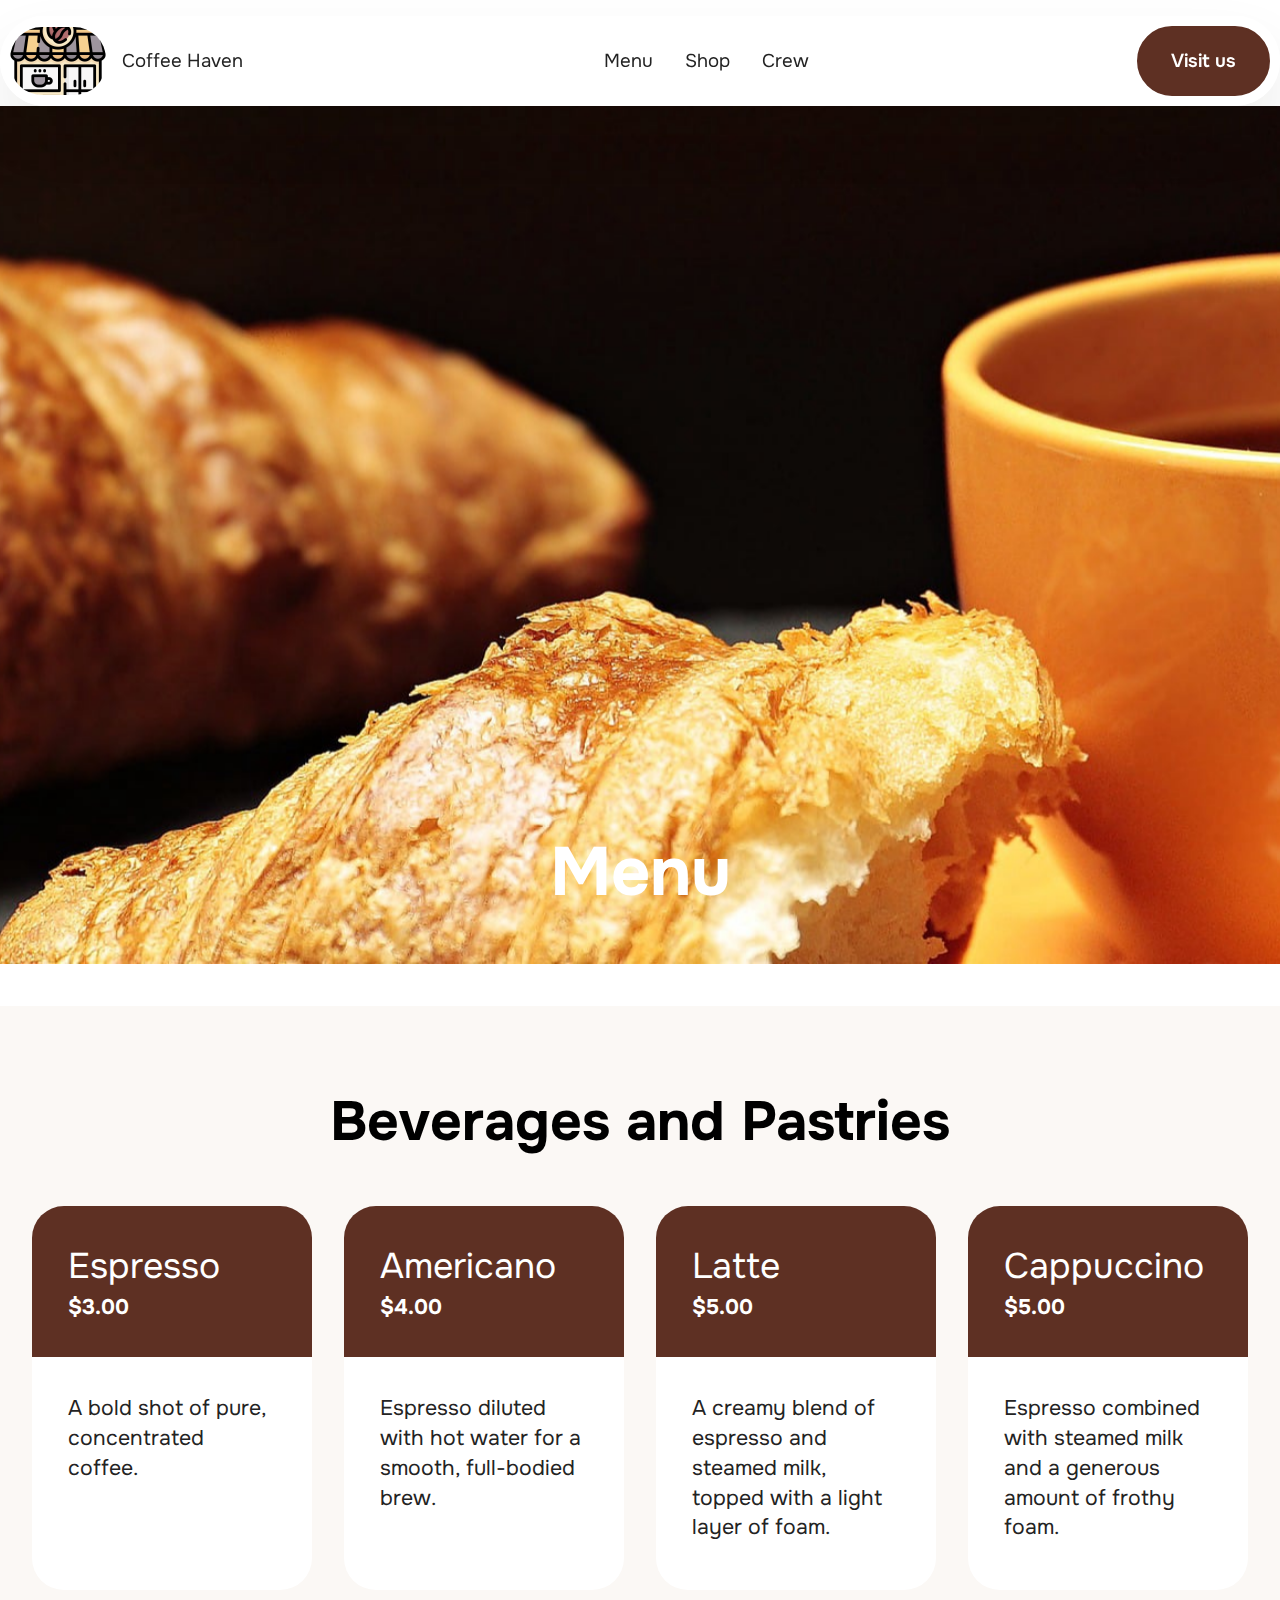
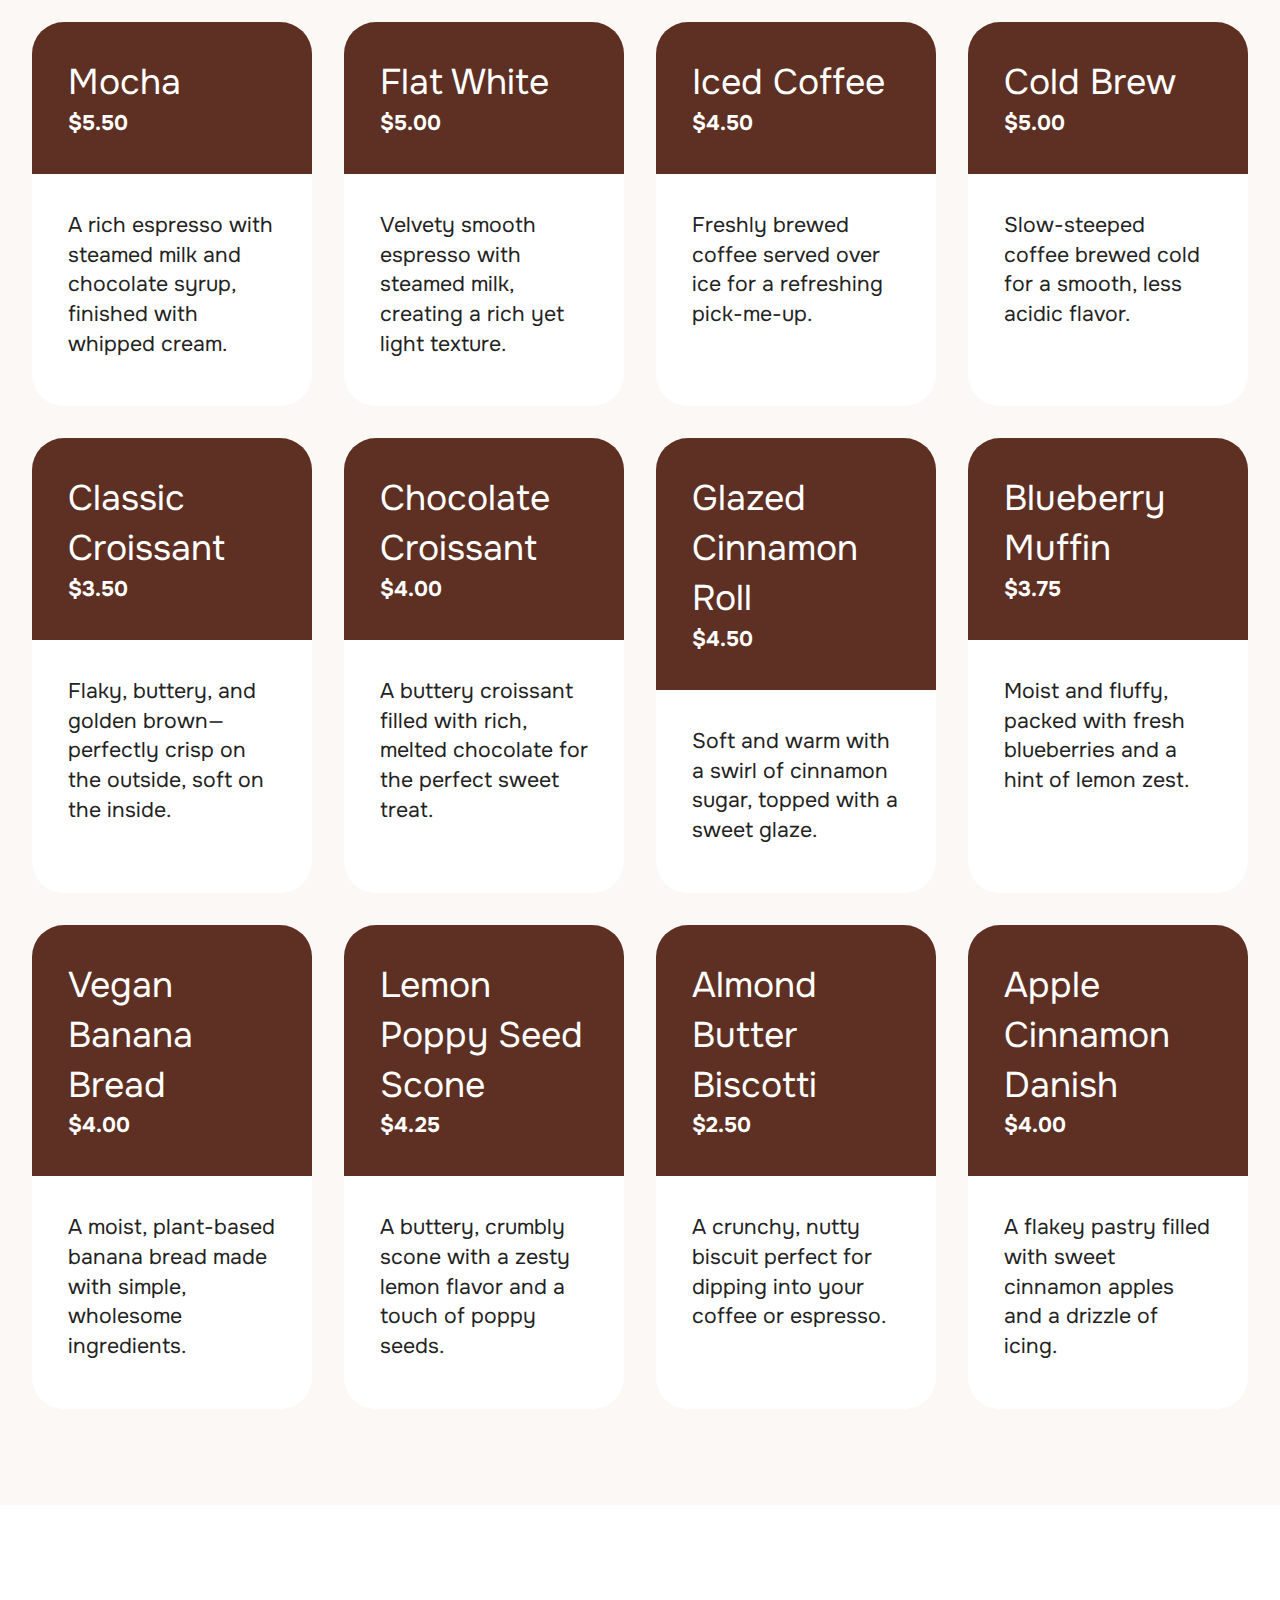
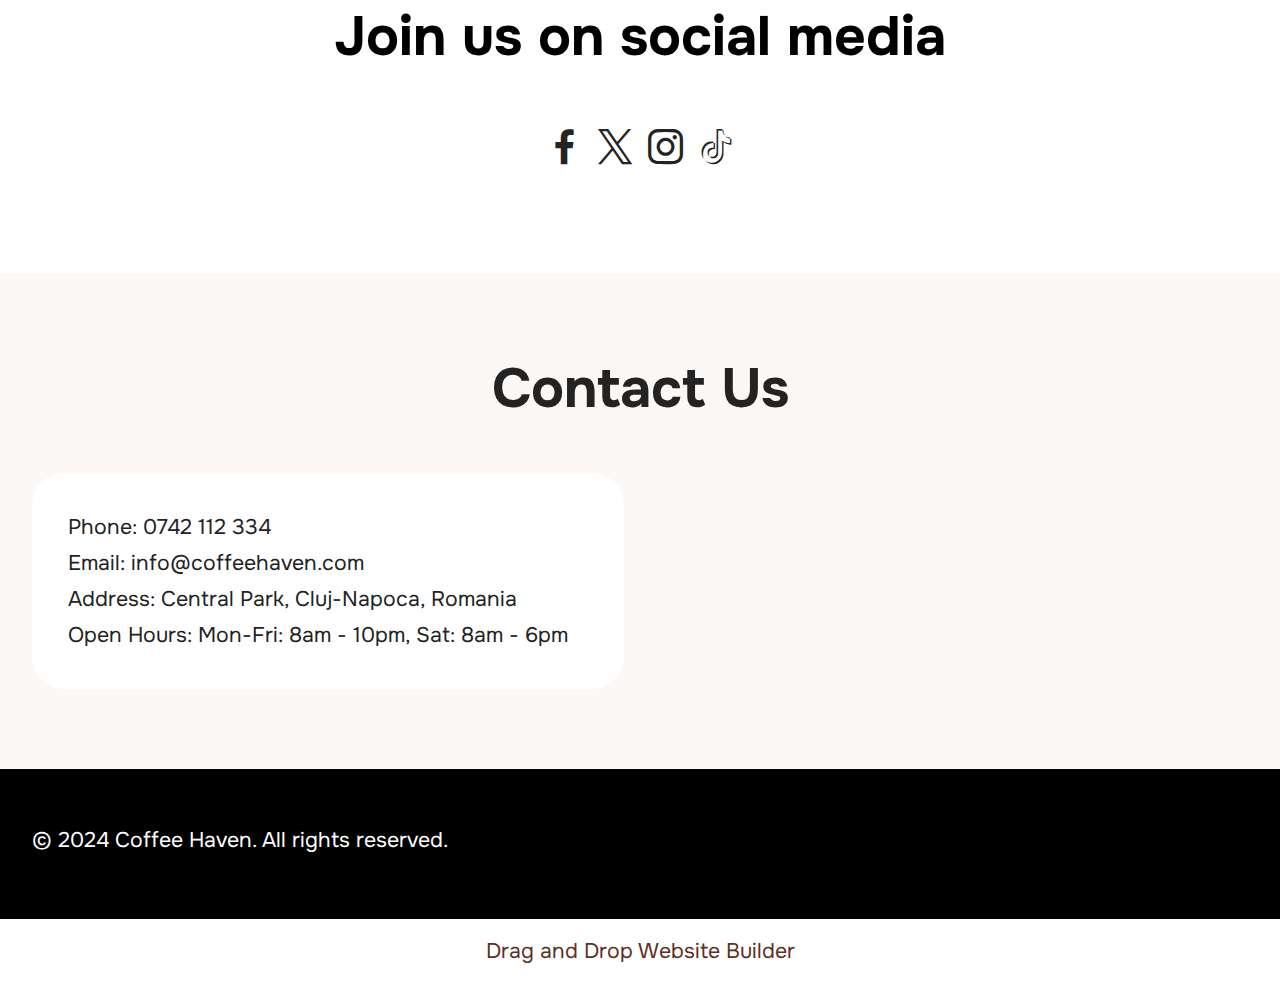
==== menu.html @ 803572a3 "create github pages" ====
<!DOCTYPE html>
<html  >
<head>
  <!-- Site made with Mobirise Website Builder v5.9.18, https://mobirise.com -->
  <meta charset="UTF-8">
  <meta http-equiv="X-UA-Compatible" content="IE=edge">
  <meta name="generator" content="Mobirise v5.9.18, mobirise.com">
  <meta name="viewport" content="width=device-width, initial-scale=1, minimum-scale=1">
  <link rel="shortcut icon" href="assets/images/icon-192x192.png" type="image/x-icon">
  <meta name="description" content="">
  
  
  <title>Menu</title>
  <link rel="stylesheet" href="assets/web/assets/mobirise-icons2/mobirise2.css">
  <link rel="stylesheet" href="assets/bootstrap/css/bootstrap.min.css">
  <link rel="stylesheet" href="assets/bootstrap/css/bootstrap-grid.min.css">
  <link rel="stylesheet" href="assets/bootstrap/css/bootstrap-reboot.min.css">
  <link rel="stylesheet" href="assets/parallax/jarallax.css">
  <link rel="stylesheet" href="assets/dropdown/css/style.css">
  <link rel="stylesheet" href="assets/socicon/css/styles.css">
  <link rel="stylesheet" href="assets/theme/css/style.css">
  <link rel="preload" href="https://fonts.googleapis.com/css2?family=Onest:wght@400;700&display=swap&display=swap" as="style" onload="this.onload=null;this.rel='stylesheet'">
  <noscript><link rel="stylesheet" href="https://fonts.googleapis.com/css2?family=Onest:wght@400;700&display=swap&display=swap"></noscript>
  <link rel="preload" as="style" href="assets/mobirise/css/mbr-additional.css?v=0e2q5F"><link rel="stylesheet" href="assets/mobirise/css/mbr-additional.css?v=0e2q5F" type="text/css">

  
  
  
</head>
<body>
  
  <section data-bs-version="5.1" class="menu menu2 cid-uuYEowvpW0" once="menu" id="menu02-3">
	

	<nav class="navbar navbar-dropdown navbar-fixed-top navbar-expand-lg">
		<div class="container">
			<div class="navbar-brand">
				<span class="navbar-logo">
					
						<img src="assets/images/icon-192x192.png" alt="logo" style="height: 4.3rem;">
					
				</span>
				<span class="navbar-caption-wrap"><a class="navbar-caption text-black display-4" href="https://mobiri.se">Coffee Haven</a></span>
			</div>
			<button class="navbar-toggler" type="button" data-toggle="collapse" data-bs-toggle="collapse" data-target="#navbarSupportedContent" data-bs-target="#navbarSupportedContent" aria-controls="navbarNavAltMarkup" aria-expanded="false" aria-label="Toggle navigation">
				<div class="hamburger">
					<span></span>
					<span></span>
					<span></span>
					<span></span>
				</div>
			</button>
			<div class="collapse navbar-collapse" id="navbarSupportedContent">
				<ul class="navbar-nav nav-dropdown" data-app-modern-menu="true"><li class="nav-item">
						<a class="nav-link link text-black text-primary display-4" href="menu.html">Menu</a>
					</li>
					
					<li class="nav-item">
						<a class="nav-link link text-black text-primary display-4" href="index.html#pricing-cards-1-uuYnG1AtPt">Shop</a>
					</li><li class="nav-item"><a class="nav-link link text-black text-primary display-4" href="index.html#news-1-uuYnG1BJPI">Crew</a></li></ul>
				
				<div class="navbar-buttons mbr-section-btn"><a class="btn btn-primary display-4" href="index.html#contacts-2-uuYnG1CIPp">Visit us</a></div>
			</div>
		</div>
	</nav>
</section>

<section data-bs-version="5.1" class="header16 cid-uuYEox6xt6 mbr-fullscreen mbr-parallax-background" id="header17-4">
  
  
  <div class="container-fluid">
    <div class="row">
      <div class="content-wrap col-12 col-md-12">
        <h1 class="mbr-section-title mbr-fonts-style mbr-white mb-4 display-1">
          <strong>Menu</strong></h1>
        
        
        
      </div>
    </div>
  </div>
</section>

<section data-bs-version="5.1" class="pricing1 cid-uuYEoxGwdH" id="pricing01-5">
    
    
    <div class="container-fluid">
        <div class="row justify-content-center">
            <div class="col-12 content-head">
                <div class="mbr-section-head mb-5">
                    <h4 class="mbr-section-title mbr-fonts-style align-center mb-0 display-2">
                        <strong>Beverages and Pastries</strong></h4>
                    
                </div>
            </div>
        </div>
        <div class="row">
            <div class="item features-without-image col-12 col-md-6 col-lg-3 item-mb active">
                <div class="item-wrapper">
                    <div class="item-head">
                        <h5 class="item-title mbr-fonts-style mb-0 display-5">Espresso&nbsp;</h5>
                        <h6 class="item-subtitle mbr-fonts-style mt-0 mb-0 display-7"><strong>$3.00</strong></h6>
                    </div>
                    <div class="item-content">
                        <p class="mbr-text mbr-fonts-style display-7">A bold shot of pure, concentrated coffee.<br></p>
                    </div>
                    
                </div>
            </div><div class="item features-without-image col-12 col-md-6 col-lg-3 item-mb">
                <div class="item-wrapper">
                    <div class="item-head">
                        <h5 class="item-title mbr-fonts-style mb-0 display-5">Americano</h5>
                        <h6 class="item-subtitle mbr-fonts-style mt-0 mb-0 display-7">
                            <strong>$4.00</strong></h6>
                    </div>
                    <div class="item-content">
                        <p class="mbr-text mbr-fonts-style display-7">Espresso diluted with hot water for a smooth, full-bodied brew.<br></p>
                    </div>
                    
                </div>
            </div>
            <div class="item features-without-image col-12 col-md-6 col-lg-3 item-mb">
                <div class="item-wrapper">
                    <div class="item-head">
                        <h5 class="item-title mbr-fonts-style mb-0 display-5">Latte<br></h5>
                        <h6 class="item-subtitle mbr-fonts-style mt-0 mb-0 display-7">
                            <strong>$5.00</strong></h6>
                    </div>
                    <div class="item-content">
                        <p class="mbr-text mbr-fonts-style display-7">A creamy blend of espresso and steamed milk, topped with a light layer of foam.<br></p>
                    </div>
                    
                </div>
            </div>

            <div class="item features-without-image col-12 col-md-6 col-lg-3 item-mb">
                <div class="item-wrapper">
                    <div class="item-head">
                        <h5 class="item-title mbr-fonts-style mb-0 display-5">Cappuccino</h5>
                        <h6 class="item-subtitle mbr-fonts-style mt-0 mb-0 display-7">
                            <strong>$5.00</strong></h6>
                    </div>
                    <div class="item-content">
                        <p class="mbr-text mbr-fonts-style display-7">Espresso combined with steamed milk and a generous amount of frothy foam.<br></p>
                    </div>
                    
                </div>
            </div><div class="item features-without-image col-12 col-md-6 col-lg-3 item-mb">
                <div class="item-wrapper">
                    <div class="item-head">
                        <h5 class="item-title mbr-fonts-style mb-0 display-5">Mocha</h5>
                        <h6 class="item-subtitle mbr-fonts-style mt-0 mb-0 display-7">
                            <strong>$5.50</strong></h6>
                    </div>
                    <div class="item-content">
                        <p class="mbr-text mbr-fonts-style display-7">A rich espresso with steamed milk and chocolate syrup, finished with whipped cream.</p>
                    </div>
                    
                </div>
            </div><div class="item features-without-image col-12 col-md-6 col-lg-3 item-mb">
                <div class="item-wrapper">
                    <div class="item-head">
                        <h5 class="item-title mbr-fonts-style mb-0 display-5">Flat White</h5>
                        <h6 class="item-subtitle mbr-fonts-style mt-0 mb-0 display-7">
                            <strong>$5.00</strong></h6>
                    </div>
                    <div class="item-content">
                        <p class="mbr-text mbr-fonts-style display-7">Velvety smooth espresso with steamed milk, creating a rich yet light texture.<br></p>
                    </div>
                    
                </div>
            </div><div class="item features-without-image col-12 col-md-6 col-lg-3 item-mb">
                <div class="item-wrapper">
                    <div class="item-head">
                        <h5 class="item-title mbr-fonts-style mb-0 display-5">Iced Coffee</h5>
                        <h6 class="item-subtitle mbr-fonts-style mt-0 mb-0 display-7">
                            <strong>$4.50</strong></h6>
                    </div>
                    <div class="item-content">
                        <p class="mbr-text mbr-fonts-style display-7">Freshly brewed coffee served over ice for a refreshing pick-me-up.<br></p>
                    </div>
                    
                </div>
            </div><div class="item features-without-image col-12 col-md-6 col-lg-3 item-mb">
                <div class="item-wrapper">
                    <div class="item-head">
                        <h5 class="item-title mbr-fonts-style mb-0 display-5">Cold Brew</h5>
                        <h6 class="item-subtitle mbr-fonts-style mt-0 mb-0 display-7">
                            <strong>$5.00</strong></h6>
                    </div>
                    <div class="item-content">
                        <p class="mbr-text mbr-fonts-style display-7">Slow-steeped coffee brewed cold for a smooth, less acidic flavor.<br></p>
                    </div>
                    
                </div>
            </div><div class="item features-without-image col-12 col-md-6 col-lg-3 item-mb">
                <div class="item-wrapper">
                    <div class="item-head">
                        <h5 class="item-title mbr-fonts-style mb-0 display-5">Classic Croissant</h5>
                        <h6 class="item-subtitle mbr-fonts-style mt-0 mb-0 display-7">
                            <strong>$3.50</strong></h6>
                    </div>
                    <div class="item-content">
                        <p class="mbr-text mbr-fonts-style display-7">Flaky, buttery, and golden brown—perfectly crisp on the outside, soft on the inside.<br></p>
                    </div>
                    
                </div>
            </div><div class="item features-without-image col-12 col-md-6 col-lg-3 item-mb">
                <div class="item-wrapper">
                    <div class="item-head">
                        <h5 class="item-title mbr-fonts-style mb-0 display-5">Chocolate Croissant</h5>
                        <h6 class="item-subtitle mbr-fonts-style mt-0 mb-0 display-7">
                            <strong>$4.00</strong></h6>
                    </div>
                    <div class="item-content">
                        <p class="mbr-text mbr-fonts-style display-7">A buttery croissant filled with rich, melted chocolate for the perfect sweet treat.<br></p>
                    </div>
                    
                </div>
            </div><div class="item features-without-image col-12 col-md-6 col-lg-3 item-mb">
                <div class="item-wrapper">
                    <div class="item-head">
                        <h5 class="item-title mbr-fonts-style mb-0 display-5">Glazed Cinnamon Roll</h5>
                        <h6 class="item-subtitle mbr-fonts-style mt-0 mb-0 display-7">
                            <strong>$4.50</strong></h6>
                    </div>
                    <div class="item-content">
                        <p class="mbr-text mbr-fonts-style display-7">Soft and warm with a swirl of cinnamon sugar, topped with a sweet glaze.<br></p>
                    </div>
                    
                </div>
            </div><div class="item features-without-image col-12 col-md-6 col-lg-3 item-mb">
                <div class="item-wrapper">
                    <div class="item-head">
                        <h5 class="item-title mbr-fonts-style mb-0 display-5">Blueberry Muffin</h5>
                        <h6 class="item-subtitle mbr-fonts-style mt-0 mb-0 display-7">
                            <strong>$3.75</strong></h6>
                    </div>
                    <div class="item-content">
                        <p class="mbr-text mbr-fonts-style display-7">Moist and fluffy, packed with fresh blueberries and a hint of lemon zest.<br></p>
                    </div>
                    
                </div>
            </div><div class="item features-without-image col-12 col-md-6 col-lg-3 item-mb">
                <div class="item-wrapper">
                    <div class="item-head">
                        <h5 class="item-title mbr-fonts-style mb-0 display-5">Vegan Banana Bread</h5>
                        <h6 class="item-subtitle mbr-fonts-style mt-0 mb-0 display-7">
                            <strong>$4.00</strong></h6>
                    </div>
                    <div class="item-content">
                        <p class="mbr-text mbr-fonts-style display-7">A moist, plant-based banana bread made with simple, wholesome ingredients.<br></p>
                    </div>
                    
                </div>
            </div><div class="item features-without-image col-12 col-md-6 col-lg-3 item-mb">
                <div class="item-wrapper">
                    <div class="item-head">
                        <h5 class="item-title mbr-fonts-style mb-0 display-5">Lemon Poppy Seed Scone</h5>
                        <h6 class="item-subtitle mbr-fonts-style mt-0 mb-0 display-7">
                            <strong>$4.25</strong></h6>
                    </div>
                    <div class="item-content">
                        <p class="mbr-text mbr-fonts-style display-7">A buttery, crumbly scone with a zesty lemon flavor and a touch of poppy seeds.<br></p>
                    </div>
                    
                </div>
            </div><div class="item features-without-image col-12 col-md-6 col-lg-3 item-mb">
                <div class="item-wrapper">
                    <div class="item-head">
                        <h5 class="item-title mbr-fonts-style mb-0 display-5">Almond<br>Butter<br>Biscotti</h5>
                        <h6 class="item-subtitle mbr-fonts-style mt-0 mb-0 display-7">
                            <strong>$2.50</strong></h6>
                    </div>
                    <div class="item-content">
                        <p class="mbr-text mbr-fonts-style display-7">A crunchy, nutty biscuit perfect for dipping into your coffee or espresso.<br></p>
                    </div>
                    
                </div>
            </div><div class="item features-without-image col-12 col-md-6 col-lg-3 item-mb">
                <div class="item-wrapper">
                    <div class="item-head">
                        <h5 class="item-title mbr-fonts-style mb-0 display-5">Apple Cinnamon Danish</h5>
                        <h6 class="item-subtitle mbr-fonts-style mt-0 mb-0 display-7">
                            <strong>$4.00</strong></h6>
                    </div>
                    <div class="item-content">
                        <p class="mbr-text mbr-fonts-style display-7">A flakey pastry filled with sweet cinnamon apples and a drizzle of icing.<br></p>
                    </div>
                    
                </div>
            </div>

            
        </div>
    </div>
</section>

<section data-bs-version="5.1" class="social05 cid-uuYEoF4Hgu" id="social05-e">
    

    

    <div class="container">
        <div class="row">
            <h3 class="mbr-section-title align-center mb-5 mbr-fonts-style display-2">
                <strong>Join us on social media</strong></h3>
            <div class="col-12">
                <div class="social-row">
                    <div class="soc-item">
                        
                            <span class="mbr-iconfont socicon-facebook socicon" style="font-size: 35px;"></span>
                        
                    </div>
                    <div class="soc-item">
                        
                            <span class="mbr-iconfont socicon-twitter socicon" style="font-size: 35px;"></span>
                        
                    </div>
                    <div class="soc-item">
                        
                            <span class="mbr-iconfont socicon-instagram socicon" style="font-size: 35px;"></span>
                        
                    </div>
                    <div class="soc-item">
                        
                            <span class="mbr-iconfont socicon-tiktok socicon" style="font-size: 35px;"></span>
                        
                    </div>
                    
                </div>
            </div>
        </div>
    </div>
</section>

<section data-bs-version="5.1" class="contacts02 map1 cid-uuYEoFPx06" id="contacts02-f">

    

    
    <div class="container">
        <div class="row justify-content-center">
            <div class="col-12 content-head">
                <div class="mbr-section-head mb-5">
                    <h3 class="mbr-section-title mbr-fonts-style align-center mb-0 display-2">
                        <strong>Contact Us</strong>
                    </h3>
                    
                </div>
            </div>
        </div>
        <div class="row justify-content-center">
            <div class="card col-12 col-md-12 col-lg-6">
                <div class="card-wrapper">
                    <div class="text-wrapper">
                        
                        <ul class="list mbr-fonts-style display-7">
                            <li class="mbr-text item-wrap">
                            Phone:                                
                            <a href="tel:+1-800-COFFEE" class="text-black">0</a>742 112 334</li> 

                            <li class="mbr-text item-wrap">                            
                            Email:
                            info@coffeehaven.com                        
                            </li>

                            <li class="mbr-text item-wrap">                        
                            Address: Central Park, Cluj-Napoca, Romania
                            </li>

                            <li class="mbr-text item-wrap">
                            Open Hours:
                            Mon-Fri: 8am - 10pm, Sat: 8am - 6pm
                            </li>
                        </ul>
                    </div>
                </div>
            </div>
            <div class="map-wrapper col-md-12 col-lg-6">
                <div class="google-map"><iframe frameborder="0" style="border:0" src="https://www.google.com/maps/embed/v1/place?key=AIzaSyB7QWkvlxV39ZsyKvhZRjPGVqlJFvxxNkw&amp;q=Parcul Central, Cluj-Napoca" allowfullscreen=""></iframe></div>
            </div>
        </div>
    </div>
</section>

<section data-bs-version="5.1" class="footer2 cid-uuYEoGHVXu" once="footers" id="footer02-g">
    

    
    

    <div class="container">
        <div class="row">
            <div class="col-12 col-lg-6 center mt-2 mb-3">
                <p class="mbr-fonts-style copyright mb-0 display-7">© 2024 Coffee Haven. All rights reserved.</p>
            </div>
            
        </div>
    </div>
</section><section class="display-7" style="padding: 0;align-items: center;justify-content: center;flex-wrap: wrap;    align-content: center;display: flex;position: relative;height: 4rem;"><a href="https://mobiri.se/3589180" style="flex: 1 1;height: 4rem;position: absolute;width: 100%;z-index: 1;"><img alt="" style="height: 4rem;" src="[data-uri]"></a><p style="margin: 0;text-align: center;" class="display-7">&#8204;</p><a style="z-index:1" href="https://mobirise.com/drag-drop-website-builder.html">Drag and Drop Website Builder</a></section><script src="assets/bootstrap/js/bootstrap.bundle.min.js"></script>  <script src="assets/parallax/jarallax.js"></script>  <script src="assets/smoothscroll/smooth-scroll.js"></script>  <script src="assets/ytplayer/index.js"></script>  <script src="assets/dropdown/js/navbar-dropdown.js"></script>  <script src="assets/theme/js/script.js"></script>  
  
  
</body>
</html>
---- assets/web/assets/mobirise-icons2/mobirise2.css ----
@font-face {
  font-family: 'Moririse2';
  font-display: swap;
  src:  url('mobirise2.eot?f2bix4');
  src:  url('mobirise2.eot?f2bix4#iefix') format('embedded-opentype'),
    url('mobirise2.ttf?f2bix4') format('truetype'),
    url('mobirise2.woff?f2bix4') format('woff'),
    url('mobirise2.svg?f2bix4#mobirise2') format('svg');
  font-weight: normal;
  font-style: normal;
}

[class^="mobi-"], [class*=" mobi-"] {
  /* use !important to prevent issues with browser extensions that change fonts */
  font-family: 'Moririse2' !important;
  speak: none;
  font-style: normal;
  font-weight: normal;
  font-variant: normal;
  text-transform: none;
  line-height: 1;

  /* Better Font Rendering =========== */
  -webkit-font-smoothing: antialiased;
  -moz-osx-font-smoothing: grayscale;
}

.mobi-mbri-add-submenu:before {
  content: "\e900";
}
.mobi-mbri-alert:before {
  content: "\e901";
}
.mobi-mbri-align-center:before {
  content: "\e902";
}
.mobi-mbri-align-justify:before {
  content: "\e903";
}
.mobi-mbri-align-left:before {
  content: "\e904";
}
.mobi-mbri-align-right:before {
  content: "\e905";
}
.mobi-mbri-android:before {
  content: "\e906";
}
.mobi-mbri-apple:before {
  content: "\e907";
}
.mobi-mbri-arrow-down:before {
  content: "\e908";
}
.mobi-mbri-arrow-next:before {
  content: "\e909";
}
.mobi-mbri-arrow-prev:before {
  content: "\e90a";
}
.mobi-mbri-arrow-up:before {
  content: "\e90b";
}
.mobi-mbri-bold:before {
  content: "\e90c";
}
.mobi-mbri-bookmark:before {
  content: "\e90d";
}
.mobi-mbri-bootstrap:before {
  content: "\e90e";
}
.mobi-mbri-briefcase:before {
  content: "\e90f";
}
.mobi-mbri-browse:before {
  content: "\e910";
}
.mobi-mbri-bulleted-list:before {
  content: "\e911";
}
.mobi-mbri-calendar:before {
  content: "\e912";
}
.mobi-mbri-camera:before {
  content: "\e913";
}
.mobi-mbri-cart-add:before {
  content: "\e914";
}
.mobi-mbri-cart-full:before {
  content: "\e915";
}
.mobi-mbri-cash:before {
  content: "\e916";
}
.mobi-mbri-change-style:before {
  content: "\e917";
}
.mobi-mbri-chat:before {
  content: "\e918";
}
.mobi-mbri-clock:before {
  content: "\e919";
}
.mobi-mbri-close:before {
  content: "\e91a";
}
.mobi-mbri-cloud:before {
  content: "\e91b";
}
.mobi-mbri-code:before {
  content: "\e91c";
}
.mobi-mbri-contact-form:before {
  content: "\e91d";
}
.mobi-mbri-credit-card:before {
  content: "\e91e";
}
.mobi-mbri-cursor-click:before {
  content: "\e91f";
}
.mobi-mbri-cust-feedback:before {
  content: "\e920";
}
.mobi-mbri-database:before {
  content: "\e921";
}
.mobi-mbri-delivery:before {
  content: "\e922";
}
.mobi-mbri-desktop:before {
  content: "\e923";
}
.mobi-mbri-devices:before {
  content: "\e924";
}
.mobi-mbri-down:before {
  content: "\e925";
}
.mobi-mbri-download-2:before {
  content: "\e926";
}
.mobi-mbri-download:before {
  content: "\e927";
}
.mobi-mbri-drag-n-drop-2:before {
  content: "\e928";
}
.mobi-mbri-drag-n-drop:before {
  content: "\e929";
}
.mobi-mbri-edit-2:before {
  content: "\e92a";
}
.mobi-mbri-edit:before {
  content: "\e92b";
}
.mobi-mbri-error:before {
  content: "\e92c";
}
.mobi-mbri-extension:before {
  content: "\e92d";
}
.mobi-mbri-features:before {
  content: "\e92e";
}
.mobi-mbri-file:before {
  content: "\e92f";
}
.mobi-mbri-flag:before {
  content: "\e930";
}
.mobi-mbri-folder:before {
  content: "\e931";
}
.mobi-mbri-gift:before {
  content: "\e932";
}
.mobi-mbri-github:before {
  content: "\e933";
}
.mobi-mbri-globe-2:before {
  content: "\e934";
}
.mobi-mbri-globe:before {
  content: "\e935";
}
.mobi-mbri-growing-chart:before {
  content: "\e936";
}
.mobi-mbri-hearth:before {
  content: "\e937";
}
.mobi-mbri-help:before {
  content: "\e938";
}
.mobi-mbri-home:before {
  content: "\e939";
}
.mobi-mbri-hot-cup:before {
  content: "\e93a";
}
.mobi-mbri-idea:before {
  content: "\e93b";
}
.mobi-mbri-image-gallery:before {
  content: "\e93c";
}
.mobi-mbri-image-slider:before {
  content: "\e93d";
}
.mobi-mbri-info:before {
  content: "\e93e";
}
.mobi-mbri-italic:before {
  content: "\e93f";
}
.mobi-mbri-key:before {
  content: "\e940";
}
.mobi-mbri-laptop:before {
  content: "\e941";
}
.mobi-mbri-layers:before {
  content: "\e942";
}
.mobi-mbri-left-right:before {
  content: "\e943";
}
.mobi-mbri-left:before {
  content: "\e944";
}
.mobi-mbri-letter:before {
  content: "\e945";
}
.mobi-mbri-like:before {
  content: "\e946";
}
.mobi-mbri-link:before {
  content: "\e947";
}
.mobi-mbri-lock:before {
  content: "\e948";
}
.mobi-mbri-login:before {
  content: "\e949";
}
.mobi-mbri-logout:before {
  content: "\e94a";
}
.mobi-mbri-magic-stick:before {
  content: "\e94b";
}
.mobi-mbri-map-pin:before {
  content: "\e94c";
}
.mobi-mbri-menu:before {
  content: "\e94d";
}
.mobi-mbri-mobile-2:before {
  content: "\e94e";
}
.mobi-mbri-mobile-horizontal:before {
  content: "\e94f";
}
.mobi-mbri-mobile:before {
  content: "\e950";
}
.mobi-mbri-mobirise:before {
  content: "\e951";
}
.mobi-mbri-more-horizontal:before {
  content: "\e952";
}
.mobi-mbri-more-vertical:before {
  content: "\e953";
}
.mobi-mbri-music:before {
  content: "\e954";
}
.mobi-mbri-new-file:before {
  content: "\e955";
}
.mobi-mbri-numbered-list:before {
  content: "\e956";
}
.mobi-mbri-opened-folder:before {
  content: "\e957";
}
.mobi-mbri-pages:before {
  content: "\e958";
}
.mobi-mbri-paper-plane:before {
  content: "\e959";
}
.mobi-mbri-paperclip:before {
  content: "\e95a";
}
.mobi-mbri-phone:before {
  content: "\e95b";
}
.mobi-mbri-photo:before {
  content: "\e95c";
}
.mobi-mbri-photos:before {
  content: "\e95d";
}
.mobi-mbri-pin:before {
  content: "\e95e";
}
.mobi-mbri-play:before {
  content: "\e95f";
}
.mobi-mbri-plus:before {
  content: "\e960";
}
.mobi-mbri-preview:before {
  content: "\e961";
}
.mobi-mbri-print:before {
  content: "\e962";
}
.mobi-mbri-protect:before {
  content: "\e963";
}
.mobi-mbri-question:before {
  content: "\e964";
}
.mobi-mbri-quote-left:before {
  content: "\e965";
}
.mobi-mbri-quote-right:before {
  content: "\e966";
}
.mobi-mbri-redo:before {
  content: "\e967";
}
.mobi-mbri-refresh:before {
  content: "\e968";
}
.mobi-mbri-responsive-2:before {
  content: "\e969";
}
.mobi-mbri-responsive:before {
  content: "\e96a";
}
.mobi-mbri-right:before {
  content: "\e96b";
}
.mobi-mbri-rocket:before {
  content: "\e96c";
}
.mobi-mbri-sad-face:before {
  content: "\e96d";
}
.mobi-mbri-sale:before {
  content: "\e96e";
}
.mobi-mbri-save:before {
  content: "\e96f";
}
.mobi-mbri-search:before {
  content: "\e970";
}
.mobi-mbri-setting-2:before {
  content: "\e971";
}
.mobi-mbri-setting-3:before {
  content: "\e972";
}
.mobi-mbri-setting:before {
  content: "\e973";
}
.mobi-mbri-share:before {
  content: "\e974";
}
.mobi-mbri-shopping-bag:before {
  content: "\e975";
}
.mobi-mbri-shopping-basket:before {
  content: "\e976";
}
.mobi-mbri-shopping-cart:before {
  content: "\e977";
}
.mobi-mbri-sites:before {
  content: "\e978";
}
.mobi-mbri-smile-face:before {
  content: "\e979";
}
.mobi-mbri-speed:before {
  content: "\e97a";
}
.mobi-mbri-star:before {
  content: "\e97b";
}
.mobi-mbri-success:before {
  content: "\e97c";
}
.mobi-mbri-sun:before {
  content: "\e97d";
}
.mobi-mbri-sun2:before {
  content: "\e97e";
}
.mobi-mbri-tablet-vertical:before {
  content: "\e97f";
}
.mobi-mbri-tablet:before {
  content: "\e980";
}
.mobi-mbri-target:before {
  content: "\e981";
}
.mobi-mbri-timer:before {
  content: "\e982";
}
.mobi-mbri-to-ftp:before {
  content: "\e983";
}
.mobi-mbri-to-local-drive:before {
  content: "\e984";
}
.mobi-mbri-touch-swipe:before {
  content: "\e985";
}
.mobi-mbri-touch:before {
  content: "\e986";
}
.mobi-mbri-trash:before {
  content: "\e987";
}
.mobi-mbri-underline:before {
  content: "\e988";
}
.mobi-mbri-undo:before {
  content: "\e989";
}
.mobi-mbri-unlink:before {
  content: "\e98a";
}
.mobi-mbri-unlock:before {
  content: "\e98b";
}
.mobi-mbri-up-down:before {
  content: "\e98c";
}
.mobi-mbri-up:before {
  content: "\e98d";
}
.mobi-mbri-update:before {
  content: "\e98e";
}
.mobi-mbri-upload-2:before {
  content: "\e98f";
}
.mobi-mbri-upload:before {
  content: "\e990";
}
.mobi-mbri-user-2:before {
  content: "\e991";
}
.mobi-mbri-user:before {
  content: "\e992";
}
.mobi-mbri-users:before {
  content: "\e993";
}
.mobi-mbri-video-play:before {
  content: "\e994";
}
.mobi-mbri-video:before {
  content: "\e995";
}
.mobi-mbri-watch:before {
  content: "\e996";
}
.mobi-mbri-website-theme-2:before {
  content: "\e997";
}
.mobi-mbri-website-theme:before {
  content: "\e998";
}
.mobi-mbri-wifi:before {
  content: "\e999";
}
.mobi-mbri-windows:before {
  content: "\e99a";
}
.mobi-mbri-zoom-in:before {
  content: "\e99b";
}
.mobi-mbri-zoom-out:before {
  content: "\e99c";
}
---- assets/parallax/jarallax.css ----
.jarallax {
    position: relative;
    z-index: 0;
}
.jarallax > .jarallax-img {
    position: absolute;
    object-fit: cover;
    /* support for plugin https://github.com/bfred-it/object-fit-images */
    font-family: 'object-fit: cover;';
    top: 0;
    left: 0;
    width: 100%;
    height: 100%;
    z-index: -1;
}
---- assets/socicon/css/styles.css ----
@charset "UTF-8";

@font-face {
  font-family: 'Socicon';
  src:  url('../fonts/socicon.eot');
  src:  url('../fonts/socicon.eot?#iefix') format('embedded-opentype'),
    url('../fonts/socicon.woff2') format('woff2'),
    url('../fonts/socicon.ttf') format('truetype'),
    url('../fonts/socicon.woff') format('woff'),
    url('../fonts/socicon.svg#socicon') format('svg');
  font-weight: normal;
  font-style: normal;
  font-display: swap;
}

[data-icon]:before {
  font-family: "socicon" !important;
  content: attr(data-icon);
  font-style: normal !important;
  font-weight: normal !important;
  font-variant: normal !important;
  text-transform: none !important;
  speak: none;
  line-height: 1;
  -webkit-font-smoothing: antialiased;
  -moz-osx-font-smoothing: grayscale;
}

[class^="socicon-"], [class*=" socicon-"] {
  /* use !important to prevent issues with browser extensions that change fonts */
  font-family: 'Socicon' !important;
  speak: none;
  font-style: normal;
  font-weight: normal;
  font-variant: normal;
  text-transform: none;
  line-height: 1;

  /* Better Font Rendering =========== */
  -webkit-font-smoothing: antialiased;
  -moz-osx-font-smoothing: grayscale;
}

.socicon-500px:before {
  content: "\e000";
}
.socicon-8tracks:before {
  content: "\e001";
}
.socicon-airbnb:before {
  content: "\e002";
}
.socicon-alliance:before {
  content: "\e003";
}
.socicon-amazon:before {
  content: "\e004";
}
.socicon-amplement:before {
  content: "\e005";
}
.socicon-android:before {
  content: "\e006";
}
.socicon-angellist:before {
  content: "\e007";
}
.socicon-apple:before {
  content: "\e008";
}
.socicon-appnet:before {
  content: "\e009";
}
.socicon-baidu:before {
  content: "\e00a";
}
.socicon-bandcamp:before {
  content: "\e00b";
}
.socicon-battlenet:before {
  content: "\e00c";
}
.socicon-mixer:before {
  content: "\e00d";
}
.socicon-bebee:before {
  content: "\e00e";
}
.socicon-bebo:before {
  content: "\e00f";
}
.socicon-behance:before {
  content: "\e010";
}
.socicon-blizzard:before {
  content: "\e011";
}
.socicon-blogger:before {
  content: "\e012";
}
.socicon-buffer:before {
  content: "\e013";
}
.socicon-chrome:before {
  content: "\e014";
}
.socicon-coderwall:before {
  content: "\e015";
}
.socicon-curse:before {
  content: "\e016";
}
.socicon-dailymotion:before {
  content: "\e017";
}
.socicon-deezer:before {
  content: "\e018";
}
.socicon-delicious:before {
  content: "\e019";
}
.socicon-deviantart:before {
  content: "\e01a";
}
.socicon-diablo:before {
  content: "\e01b";
}
.socicon-digg:before {
  content: "\e01c";
}
.socicon-discord:before {
  content: "\e01d";
}
.socicon-disqus:before {
  content: "\e01e";
}
.socicon-douban:before {
  content: "\e01f";
}
.socicon-draugiem:before {
  content: "\e020";
}
.socicon-dribbble:before {
  content: "\e021";
}
.socicon-drupal:before {
  content: "\e022";
}
.socicon-ebay:before {
  content: "\e023";
}
.socicon-ello:before {
  content: "\e024";
}
.socicon-endomodo:before {
  content: "\e025";
}
.socicon-envato:before {
  content: "\e026";
}
.socicon-etsy:before {
  content: "\e027";
}
.socicon-facebook:before {
  content: "\e028";
}
.socicon-feedburner:before {
  content: "\e029";
}
.socicon-filmweb:before {
  content: "\e02a";
}
.socicon-firefox:before {
  content: "\e02b";
}
.socicon-flattr:before {
  content: "\e02c";
}
.socicon-flickr:before {
  content: "\e02d";
}
.socicon-formulr:before {
  content: "\e02e";
}
.socicon-forrst:before {
  content: "\e02f";
}
.socicon-foursquare:before {
  content: "\e030";
}
.socicon-friendfeed:before {
  content: "\e031";
}
.socicon-github:before {
  content: "\e032";
}
.socicon-goodreads:before {
  content: "\e033";
}
.socicon-google:before {
  content: "\e034";
}
.socicon-googlescholar:before {
  content: "\e035";
}
.socicon-googlegroups:before {
  content: "\e036";
}
.socicon-googlephotos:before {
  content: "\e037";
}
.socicon-googleplus:before {
  content: "\e038";
}
.socicon-grooveshark:before {
  content: "\e039";
}
.socicon-hackerrank:before {
  content: "\e03a";
}
.socicon-hearthstone:before {
  content: "\e03b";
}
.socicon-hellocoton:before {
  content: "\e03c";
}
.socicon-heroes:before {
  content: "\e03d";
}
.socicon-smashcast:before {
  content: "\e03e";
}
.socicon-horde:before {
  content: "\e03f";
}
.socicon-houzz:before {
  content: "\e040";
}
.socicon-icq:before {
  content: "\e041";
}
.socicon-identica:before {
  content: "\e042";
}
.socicon-imdb:before {
  content: "\e043";
}
.socicon-instagram:before {
  content: "\e044";
}
.socicon-issuu:before {
  content: "\e045";
}
.socicon-istock:before {
  content: "\e046";
}
.socicon-itunes:before {
  content: "\e047";
}
.socicon-keybase:before {
  content: "\e048";
}
.socicon-lanyrd:before {
  content: "\e049";
}
.socicon-lastfm:before {
  content: "\e04a";
}
.socicon-line:before {
  content: "\e04b";
}
.socicon-linkedin:before {
  content: "\e04c";
}
.socicon-livejournal:before {
  content: "\e04d";
}
.socicon-lyft:before {
  content: "\e04e";
}
.socicon-macos:before {
  content: "\e04f";
}
.socicon-mail:before {
  content: "\e050";
}
.socicon-medium:before {
  content: "\e051";
}
.socicon-meetup:before {
  content: "\e052";
}
.socicon-mixcloud:before {
  content: "\e053";
}
.socicon-modelmayhem:before {
  content: "\e054";
}
.socicon-mumble:before {
  content: "\e055";
}
.socicon-myspace:before {
  content: "\e056";
}
.socicon-newsvine:before {
  content: "\e057";
}
.socicon-nintendo:before {
  content: "\e058";
}
.socicon-npm:before {
  content: "\e059";
}
.socicon-odnoklassniki:before {
  content: "\e05a";
}
.socicon-openid:before {
  content: "\e05b";
}
.socicon-opera:before {
  content: "\e05c";
}
.socicon-outlook:before {
  content: "\e05d";
}
.socicon-overwatch:before {
  content: "\e05e";
}
.socicon-patreon:before {
  content: "\e05f";
}
.socicon-paypal:before {
  content: "\e060";
}
.socicon-periscope:before {
  content: "\e061";
}
.socicon-persona:before {
  content: "\e062";
}
.socicon-pinterest:before {
  content: "\e063";
}
.socicon-play:before {
  content: "\e064";
}
.socicon-player:before {
  content: "\e065";
}
.socicon-playstation:before {
  content: "\e066";
}
.socicon-pocket:before {
  content: "\e067";
}
.socicon-qq:before {
  content: "\e068";
}
.socicon-quora:before {
  content: "\e069";
}
.socicon-raidcall:before {
  content: "\e06a";
}
.socicon-ravelry:before {
  content: "\e06b";
}
.socicon-reddit:before {
  content: "\e06c";
}
.socicon-renren:before {
  content: "\e06d";
}
.socicon-researchgate:before {
  content: "\e06e";
}
.socicon-residentadvisor:before {
  content: "\e06f";
}
.socicon-reverbnation:before {
  content: "\e070";
}
.socicon-rss:before {
  content: "\e071";
}
.socicon-sharethis:before {
  content: "\e072";
}
.socicon-skype:before {
  content: "\e073";
}
.socicon-slideshare:before {
  content: "\e074";
}
.socicon-smugmug:before {
  content: "\e075";
}
.socicon-snapchat:before {
  content: "\e076";
}
.socicon-songkick:before {
  content: "\e077";
}
.socicon-soundcloud:before {
  content: "\e078";
}
.socicon-spotify:before {
  content: "\e079";
}
.socicon-stackexchange:before {
  content: "\e07a";
}
.socicon-stackoverflow:before {
  content: "\e07b";
}
.socicon-starcraft:before {
  content: "\e07c";
}
.socicon-stayfriends:before {
  content: "\e07d";
}
.socicon-steam:before {
  content: "\e07e";
}
.socicon-storehouse:before {
  content: "\e07f";
}
.socicon-strava:before {
  content: "\e080";
}
.socicon-streamjar:before {
  content: "\e081";
}
.socicon-stumbleupon:before {
  content: "\e082";
}
.socicon-swarm:before {
  content: "\e083";
}
.socicon-teamspeak:before {
  content: "\e084";
}
.socicon-teamviewer:before {
  content: "\e085";
}
.socicon-technorati:before {
  content: "\e086";
}
.socicon-telegram:before {
  content: "\e087";
}
.socicon-tripadvisor:before {
  content: "\e088";
}
.socicon-tripit:before {
  content: "\e089";
}
.socicon-triplej:before {
  content: "\e08a";
}
.socicon-tumblr:before {
  content: "\e08b";
}
.socicon-twitch:before {
  content: "\e08c";
}
.socicon-twitter:before {
  content: "\e08d";
}
.socicon-uber:before {
  content: "\e08e";
}
.socicon-ventrilo:before {
  content: "\e08f";
}
.socicon-viadeo:before {
  content: "\e090";
}
.socicon-viber:before {
  content: "\e091";
}
.socicon-viewbug:before {
  content: "\e092";
}
.socicon-vimeo:before {
  content: "\e093";
}
.socicon-vine:before {
  content: "\e094";
}
.socicon-vkontakte:before {
  content: "\e095";
}
.socicon-warcraft:before {
  content: "\e096";
}
.socicon-wechat:before {
  content: "\e097";
}
.socicon-weibo:before {
  content: "\e098";
}
.socicon-whatsapp:before {
  content: "\e099";
}
.socicon-wikipedia:before {
  content: "\e09a";
}
.socicon-windows:before {
  content: "\e09b";
}
.socicon-wordpress:before {
  content: "\e09c";
}
.socicon-wykop:before {
  content: "\e09d";
}
.socicon-xbox:before {
  content: "\e09e";
}
.socicon-xing:before {
  content: "\e09f";
}
.socicon-yahoo:before {
  content: "\e0a0";
}
.socicon-yammer:before {
  content: "\e0a1";
}
.socicon-yandex:before {
  content: "\e0a2";
}
.socicon-yelp:before {
  content: "\e0a3";
}
.socicon-younow:before {
  content: "\e0a4";
}
.socicon-youtube:before {
  content: "\e0a5";
}
.socicon-zapier:before {
  content: "\e0a6";
}
.socicon-zerply:before {
  content: "\e0a7";
}
.socicon-zomato:before {
  content: "\e0a8";
}
.socicon-zynga:before {
  content: "\e0a9";
}
.socicon-spreadshirt:before {
  content: "\e901";
}
.socicon-gamejolt:before {
  content: "\e902";
}
.socicon-trello:before {
  content: "\e903";
}
.socicon-tunein:before {
  content: "\e904";
}
.socicon-bloglovin:before {
  content: "\e905";
}
.socicon-gamewisp:before {
  content: "\e906";
}
.socicon-messenger:before {
  content: "\e907";
}
.socicon-pandora:before {
  content: "\e908";
}
.socicon-augment:before {
  content: "\e909";
}
.socicon-bitbucket:before {
  content: "\e90a";
}
.socicon-fyuse:before {
  content: "\e90b";
}
.socicon-yt-gaming:before {
  content: "\e90c";
}
.socicon-sketchfab:before {
  content: "\e90d";
}
.socicon-mobcrush:before {
  content: "\e90e";
}
.socicon-microsoft:before {
  content: "\e90f";
}
.socicon-realtor:before {
  content: "\e910";
}
.socicon-tidal:before {
  content: "\e911";
}
.socicon-qobuz:before {
  content: "\e912";
}
.socicon-natgeo:before {
  content: "\e913";
}
.socicon-mastodon:before {
  content: "\e914";
}
.socicon-unsplash:before {
  content: "\e915";
}
.socicon-homeadvisor:before {
  content: "\e916";
}
.socicon-angieslist:before {
  content: "\e917";
}
.socicon-codepen:before {
  content: "\e918";
}
.socicon-slack:before {
  content: "\e919";
}
.socicon-openaigym:before {
  content: "\e91a";
}
.socicon-logmein:before {
  content: "\e91b";
}
.socicon-fiverr:before {
  content: "\e91c";
}
.socicon-gotomeeting:before {
  content: "\e91d";
}
.socicon-aliexpress:before {
  content: "\e91e";
}
.socicon-guru:before {
  content: "\e91f";
}
.socicon-appstore:before {
  content: "\e920";
}
.socicon-homes:before {
  content: "\e921";
}
.socicon-zoom:before {
  content: "\e922";
}
.socicon-alibaba:before {
  content: "\e923";
}
.socicon-craigslist:before {
  content: "\e924";
}
.socicon-wix:before {
  content: "\e925";
}
.socicon-redfin:before {
  content: "\e926";
}
.socicon-googlecalendar:before {
  content: "\e927";
}
.socicon-shopify:before {
  content: "\e928";
}
.socicon-freelancer:before {
  content: "\e929";
}
.socicon-seedrs:before {
  content: "\e92a";
}
.socicon-bing:before {
  content: "\e92b";
}
.socicon-doodle:before {
  content: "\e92c";
}
.socicon-bonanza:before {
  content: "\e92d";
}
.socicon-squarespace:before {
  content: "\e92e";
}
.socicon-toptal:before {
  content: "\e92f";
}
.socicon-gust:before {
  content: "\e930";
}
.socicon-ask:before {
  content: "\e931";
}
.socicon-trulia:before {
  content: "\e932";
}
.socicon-loomly:before {
  content: "\e933";
}
.socicon-ghost:before {
  content: "\e934";
}
.socicon-upwork:before {
  content: "\e935";
}
.socicon-fundable:before {
  content: "\e936";
}
.socicon-booking:before {
  content: "\e937";
}
.socicon-googlemaps:before {
  content: "\e938";
}
.socicon-zillow:before {
  content: "\e939";
}
.socicon-niconico:before {
  content: "\e93a";
}
.socicon-toneden:before {
  content: "\e93b";
}
.socicon-crunchbase:before {
  content: "\e93c";
}
.socicon-homefy:before {
  content: "\e93d";
}
.socicon-calendly:before {
  content: "\e93e";
}
.socicon-livemaster:before {
  content: "\e93f";
}
.socicon-udemy:before {
  content: "\e940";
}
.socicon-codered:before {
  content: "\e941";
}
.socicon-origin:before {
  content: "\e942";
}
.socicon-nextdoor:before {
  content: "\e943";
}
.socicon-portfolio:before {
  content: "\e944";
}
.socicon-instructables:before {
  content: "\e945";
}
.socicon-gitlab:before {
  content: "\e946";
}
.socicon-hackernews:before {
  content: "\e947";
}
.socicon-smashwords:before {
  content: "\e948";
}
.socicon-kobo:before {
  content: "\e949";
}
.socicon-bookbub:before {
  content: "\e94a";
}
.socicon-mailru:before {
  content: "\e94b";
}
.socicon-moddb:before {
  content: "\e94c";
}
.socicon-indiedb:before {
  content: "\e94d";
}
.socicon-traxsource:before {
  content: "\e94e";
}
.socicon-gamefor:before {
  content: "\e94f";
}
.socicon-pixiv:before {
  content: "\e950";
}
.socicon-myanimelist:before {
  content: "\e951";
}
.socicon-blackberry:before {
  content: "\e952";
}
.socicon-wickr:before {
  content: "\e953";
}
.socicon-spip:before {
  content: "\e954";
}
.socicon-napster:before {
  content: "\e955";
}
.socicon-beatport:before {
  content: "\e956";
}
.socicon-hackerone:before {
  content: "\e957";
}
.socicon-internet:before {
  content: "\e958";
}
.socicon-ubuntu:before {
  content: "\e959";
}
.socicon-artstation:before {
  content: "\e95a";
}
.socicon-invision:before {
  content: "\e95b";
}
.socicon-torial:before {
  content: "\e95c";
}
.socicon-collectorz:before {
  content: "\e95d";
}
.socicon-seenthis:before {
  content: "\e95e";
}
.socicon-googleplaymusic:before {
  content: "\e95f";
}
.socicon-debian:before {
  content: "\e960";
}
.socicon-filmfreeway:before {
  content: "\e961";
}
.socicon-gnome:before {
  content: "\e962";
}
.socicon-itchio:before {
  content: "\e963";
}
.socicon-jamendo:before {
  content: "\e964";
}
.socicon-mix:before {
  content: "\e965";
}
.socicon-sharepoint:before {
  content: "\e966";
}
.socicon-tinder:before {
  content: "\e967";
}
.socicon-windguru:before {
  content: "\e968";
}
.socicon-cdbaby:before {
  content: "\e969";
}
.socicon-elementaryos:before {
  content: "\e96a";
}
.socicon-stage32:before {
  content: "\e96b";
}
.socicon-tiktok:before {
  content: "\e96c";
}
.socicon-gitter:before {
  content: "\e96d";
}
.socicon-letterboxd:before {
  content: "\e96e";
}
.socicon-threema:before {
  content: "\e96f";
}
.socicon-splice:before {
  content: "\e970";
}
.socicon-metapop:before {
  content: "\e971";
}
.socicon-naver:before {
  content: "\e972";
}
.socicon-remote:before {
  content: "\e973";
}
.socicon-flipboard:before {
  content: "\e974";
}
.socicon-googlehangouts:before {
  content: "\e975";
}
.socicon-dlive:before {
  content: "\e976";
}
.socicon-vsco:before {
  content: "\e977";
}
.socicon-stitcher:before {
  content: "\e978";
}
.socicon-avvo:before {
  content: "\e979";
}
.socicon-redbubble:before {
  content: "\e97a";
}
.socicon-society6:before {
  content: "\e97b";
}
.socicon-zazzle:before {
  content: "\e97c";
}
.socicon-eitaa:before {
  content: "\e97d";
}
.socicon-soroush:before {
  content: "\e97e";
}
.socicon-bale:before {
  content: "\e97f";
}
---- assets/theme/css/style.css ----
@charset "UTF-8";
section {
  background-color: #ffffff;
}

body {
  font-style: normal;
  line-height: 1.5;
  font-weight: 400;
  color: #232323;
  position: relative;
}

button {
  background-color: transparent;
  border-color: transparent;
}

.embla__button,
.carousel-control {
  background-color: #edefea !important;
  opacity: 0.8 !important;
  color: #464845 !important;
  border-color: #edefea !important;
}

.carousel .close,
.modalWindow .close {
  background-color: #edefea !important;
  color: #464845 !important;
  border-color: #edefea !important;
  opacity: 0.8 !important;
}

.carousel .close:hover,
.modalWindow .close:hover {
  opacity: 1 !important;
}

.carousel-indicators li {
  background-color: #edefea !important;
  border: 2px solid #464845 !important;
}

.carousel-indicators li:hover,
.carousel-indicators li:active {
  opacity: 0.8 !important;
}

.embla__button:hover,
.carousel-control:hover {
  background-color: #edefea !important;
  opacity: 1 !important;
}

.modalWindow-video-container {
  height: 80%;
}

section,
.container,
.container-fluid {
  position: relative;
  word-wrap: break-word;
}

a.mbr-iconfont:hover {
  text-decoration: none;
}

.article .lead p,
.article .lead ul,
.article .lead ol,
.article .lead pre,
.article .lead blockquote {
  margin-bottom: 0;
}

a {
  font-style: normal;
  font-weight: 400;
  cursor: pointer;
}
a, a:hover {
  text-decoration: none;
}

.mbr-section-title {
  font-style: normal;
  line-height: 1.3;
}

.mbr-section-subtitle {
  line-height: 1.3;
}

.mbr-text {
  font-style: normal;
  line-height: 1.7;
}

h1,
h2,
h3,
h4,
h5,
h6,
.display-1,
.display-2,
.display-4,
.display-5,
.display-7,
span,
p,
a {
  line-height: 1;
  word-break: break-word;
  word-wrap: break-word;
  font-weight: 400;
}

b,
strong {
  font-weight: bold;
}

input:-webkit-autofill, input:-webkit-autofill:hover, input:-webkit-autofill:focus, input:-webkit-autofill:active {
  transition-delay: 9999s;
  -webkit-transition-property: background-color, color;
  transition-property: background-color, color;
}

textarea[type=hidden] {
  display: none;
}

section {
  background-position: 50% 50%;
  background-repeat: no-repeat;
  background-size: cover;
}
section .mbr-background-video,
section .mbr-background-video-preview {
  position: absolute;
  bottom: 0;
  left: 0;
  right: 0;
  top: 0;
}

.hidden {
  visibility: hidden;
}

.mbr-z-index20 {
  z-index: 20;
}

/*! Base colors */
.mbr-white {
  color: #ffffff;
}

.mbr-black {
  color: #111111;
}

.mbr-bg-white {
  background-color: #ffffff;
}

.mbr-bg-black {
  background-color: #000000;
}

/*! Text-aligns */
.align-left {
  text-align: left;
}

.align-center {
  text-align: center;
}

.align-right {
  text-align: right;
}

/*! Font-weight  */
.mbr-light {
  font-weight: 300;
}

.mbr-regular {
  font-weight: 400;
}

.mbr-semibold {
  font-weight: 500;
}

.mbr-bold {
  font-weight: 700;
}

/*! Media  */
.media-content {
  flex-basis: 100%;
}

.media-container-row {
  display: flex;
  flex-direction: row;
  flex-wrap: wrap;
  justify-content: center;
  align-content: center;
  align-items: start;
}
.media-container-row .media-size-item {
  width: 400px;
}

.media-container-column {
  display: flex;
  flex-direction: column;
  flex-wrap: wrap;
  justify-content: center;
  align-content: center;
  align-items: stretch;
}
.media-container-column > * {
  width: 100%;
}

@media (min-width: 992px) {
  .media-container-row {
    flex-wrap: nowrap;
  }
}
figure {
  margin-bottom: 0;
  overflow: hidden;
}

figure[mbr-media-size] {
  transition: width 0.1s;
}

img,
iframe {
  display: block;
  width: 100%;
}

.card {
  background-color: transparent;
  border: none;
}

.card-box {
  width: 100%;
}

.card-img {
  text-align: center;
  flex-shrink: 0;
  -webkit-flex-shrink: 0;
}

.media {
  max-width: 100%;
  margin: 0 auto;
}

.mbr-figure {
  align-self: center;
}

.media-container > div {
  max-width: 100%;
}

.mbr-figure img,
.card-img img {
  width: 100%;
}

@media (max-width: 991px) {
  .media-size-item {
    width: auto !important;
  }
  .media {
    width: auto;
  }
  .mbr-figure {
    width: 100% !important;
  }
}
/*! Buttons */
.mbr-section-btn {
  margin-left: -0.6rem;
  margin-right: -0.6rem;
  font-size: 0;
}

.btn {
  font-weight: 600;
  border-width: 1px;
  font-style: normal;
  margin: 0.6rem 0.6rem;
  white-space: normal;
  transition: all 0.2s ease-in-out;
  display: inline-flex;
  align-items: center;
  justify-content: center;
  word-break: break-word;
}

.btn-sm {
  font-weight: 600;
  letter-spacing: 0px;
  transition: all 0.3s ease-in-out;
}

.btn-md {
  font-weight: 600;
  letter-spacing: 0px;
  transition: all 0.3s ease-in-out;
}

.btn-lg {
  font-weight: 600;
  letter-spacing: 0px;
  transition: all 0.3s ease-in-out;
}

.btn-form {
  margin: 0;
}
.btn-form:hover {
  cursor: pointer;
}

nav .mbr-section-btn {
  margin-left: 0rem;
  margin-right: 0rem;
}

/*! Btn icon margin */
.btn .mbr-iconfont,
.btn.btn-sm .mbr-iconfont {
  order: 1;
  cursor: pointer;
  margin-left: 0.5rem;
  vertical-align: sub;
}

.btn.btn-md .mbr-iconfont,
.btn.btn-md .mbr-iconfont {
  margin-left: 0.8rem;
}

.mbr-regular {
  font-weight: 400;
}

.mbr-semibold {
  font-weight: 500;
}

.mbr-bold {
  font-weight: 700;
}

[type=submit] {
  -webkit-appearance: none;
}

/*! Full-screen */
.mbr-fullscreen .mbr-overlay {
  min-height: 100vh;
}

.mbr-fullscreen {
  display: flex;
  display: -moz-flex;
  display: -ms-flex;
  display: -o-flex;
  align-items: center;
  min-height: 100vh;
  padding-top: 3rem;
  padding-bottom: 3rem;
}

/*! Map */
.map {
  height: 25rem;
  position: relative;
}
.map iframe {
  width: 100%;
  height: 100%;
}

/*! Scroll to top arrow */
.mbr-arrow-up {
  bottom: 25px;
  right: 90px;
  position: fixed;
  text-align: right;
  z-index: 5000;
  color: #ffffff;
  font-size: 22px;
}

.mbr-arrow-up a {
  background: rgba(0, 0, 0, 0.2);
  border-radius: 50%;
  color: #fff;
  display: inline-block;
  height: 60px;
  width: 60px;
  border: 2px solid #fff;
  outline-style: none !important;
  position: relative;
  text-decoration: none;
  transition: all 0.3s ease-in-out;
  cursor: pointer;
  text-align: center;
}
.mbr-arrow-up a:hover {
  background-color: rgba(0, 0, 0, 0.4);
}
.mbr-arrow-up a i {
  line-height: 60px;
}

.mbr-arrow-up-icon {
  display: block;
  color: #fff;
}

.mbr-arrow-up-icon::before {
  content: "›";
  display: inline-block;
  font-family: serif;
  font-size: 22px;
  line-height: 1;
  font-style: normal;
  position: relative;
  top: 6px;
  left: -4px;
  transform: rotate(-90deg);
}

/*! Arrow Down */
.mbr-arrow {
  position: absolute;
  bottom: 45px;
  left: 50%;
  width: 60px;
  height: 60px;
  cursor: pointer;
  background-color: rgba(80, 80, 80, 0.5);
  border-radius: 50%;
  transform: translateX(-50%);
}
@media (max-width: 767px) {
  .mbr-arrow {
    display: none;
  }
}
.mbr-arrow > a {
  display: inline-block;
  text-decoration: none;
  outline-style: none;
  animation: arrowdown 1.7s ease-in-out infinite;
  color: #ffffff;
}
.mbr-arrow > a > i {
  position: absolute;
  top: -2px;
  left: 15px;
  font-size: 2rem;
}

#scrollToTop a i::before {
  content: "";
  position: absolute;
  display: block;
  border-bottom: 2.5px solid #fff;
  border-left: 2.5px solid #fff;
  width: 27.8%;
  height: 27.8%;
  left: 50%;
  top: 51%;
  transform: translateY(-30%) translateX(-50%) rotate(135deg);
}

@keyframes arrowdown {
  0% {
    transform: translateY(0px);
  }
  50% {
    transform: translateY(-5px);
  }
  100% {
    transform: translateY(0px);
  }
}
@media (max-width: 500px) {
  .mbr-arrow-up {
    left: 0;
    right: 0;
    text-align: center;
  }
}
/*Gradients animation*/
@keyframes gradient-animation {
  from {
    background-position: 0% 100%;
    animation-timing-function: ease-in-out;
  }
  to {
    background-position: 100% 0%;
    animation-timing-function: ease-in-out;
  }
}
.bg-gradient {
  background-size: 200% 200%;
  animation: gradient-animation 5s infinite alternate;
  -webkit-animation: gradient-animation 5s infinite alternate;
}

.menu .navbar-brand {
  display: -webkit-flex;
}
.menu .navbar-brand span {
  display: flex;
  display: -webkit-flex;
}
.menu .navbar-brand .navbar-caption-wrap {
  display: -webkit-flex;
}
.menu .navbar-brand .navbar-logo img {
  display: -webkit-flex;
  width: auto;
}
@media (min-width: 768px) and (max-width: 991px) {
  .menu .navbar-toggleable-sm .navbar-nav {
    display: -ms-flexbox;
  }
}
@media (max-width: 991px) {
  .menu .navbar-collapse {
    max-height: 93.5vh;
  }
  .menu .navbar-collapse.show {
    overflow: auto;
  }
}
@media (min-width: 992px) {
  .menu .navbar-nav.nav-dropdown {
    display: -webkit-flex;
  }
  .menu .navbar-toggleable-sm .navbar-collapse {
    display: -webkit-flex !important;
  }
  .menu .collapsed .navbar-collapse {
    max-height: 93.5vh;
  }
  .menu .collapsed .navbar-collapse.show {
    overflow: auto;
  }
}
@media (max-width: 767px) {
  .menu .navbar-collapse {
    max-height: 80vh;
  }
}

.nav-link .mbr-iconfont {
  margin-right: 0.5rem;
}

.navbar {
  display: -webkit-flex;
  -webkit-flex-wrap: wrap;
  -webkit-align-items: center;
  -webkit-justify-content: space-between;
}

.navbar-collapse {
  -webkit-flex-basis: 100%;
  -webkit-flex-grow: 1;
  -webkit-align-items: center;
}

.nav-dropdown .link {
  padding: 0.667em 1.667em !important;
  margin: 0 !important;
}

.nav {
  display: -webkit-flex;
  -webkit-flex-wrap: wrap;
}

.row {
  display: -webkit-flex;
  -webkit-flex-wrap: wrap;
}

.justify-content-center {
  -webkit-justify-content: center;
}

.form-inline {
  display: -webkit-flex;
}

.card-wrapper {
  -webkit-flex: 1;
}

.carousel-control {
  z-index: 10;
  display: -webkit-flex;
}

.carousel-controls {
  display: -webkit-flex;
}

.media {
  display: -webkit-flex;
}

.form-group:focus {
  outline: none;
}

.jq-selectbox__select {
  padding: 7px 0;
  position: relative;
}

.jq-selectbox__dropdown {
  overflow: hidden;
  border-radius: 10px;
  position: absolute;
  top: 100%;
  left: 0 !important;
  width: 100% !important;
}

.jq-selectbox__trigger-arrow {
  right: 0;
  transform: translateY(-50%);
}

.jq-selectbox li {
  padding: 1.07em 0.5em;
}

input[type=range] {
  padding-left: 0 !important;
  padding-right: 0 !important;
}

.modal-dialog,
.modal-content {
  height: 100%;
}

.modal-dialog .carousel-inner {
  height: calc(100vh - 1.75rem);
}
@media (max-width: 575px) {
  .modal-dialog .carousel-inner {
    height: calc(100vh - 1rem);
  }
}

.carousel-item {
  text-align: center;
}

.carousel-item img {
  margin: auto;
}

.navbar-toggler {
  align-self: flex-start;
  padding: 0.25rem 0.75rem;
  font-size: 1.25rem;
  line-height: 1;
  background: transparent;
  border: 1px solid transparent;
  border-radius: 0.25rem;
}

.navbar-toggler:focus,
.navbar-toggler:hover {
  text-decoration: none;
  box-shadow: none;
}

.navbar-toggler-icon {
  display: inline-block;
  width: 1.5em;
  height: 1.5em;
  vertical-align: middle;
  content: "";
  background: no-repeat center center;
  background-size: 100% 100%;
}

.navbar-toggler-left {
  position: absolute;
  left: 1rem;
}

.navbar-toggler-right {
  position: absolute;
  right: 1rem;
}

.card-img {
  width: auto;
}

.menu .navbar.collapsed:not(.beta-menu) {
  flex-direction: column;
}

.carousel-item.active,
.carousel-item-next,
.carousel-item-prev {
  display: flex;
}

.note-air-layout .dropup .dropdown-menu,
.note-air-layout .navbar-fixed-bottom .dropdown .dropdown-menu {
  bottom: initial !important;
}

html,
body {
  height: auto;
  min-height: 100vh;
}

.dropup .dropdown-toggle::after {
  display: none;
}

.form-asterisk {
  font-family: initial;
  position: absolute;
  top: -2px;
  font-weight: normal;
}

.form-control-label {
  position: relative;
  cursor: pointer;
  margin-bottom: 0.357em;
  padding: 0;
}

.alert {
  color: #ffffff;
  border-radius: 0;
  border: 0;
  font-size: 1.1rem;
  line-height: 1.5;
  margin-bottom: 1.875rem;
  padding: 1.25rem;
  position: relative;
  text-align: center;
}
.alert.alert-form::after {
  background-color: inherit;
  bottom: -7px;
  content: "";
  display: block;
  height: 14px;
  left: 50%;
  margin-left: -7px;
  position: absolute;
  transform: rotate(45deg);
  width: 14px;
}

.form-control {
  background-color: #ffffff;
  background-clip: border-box;
  color: #232323;
  line-height: 1rem !important;
  height: auto;
  padding: 1.2rem 2rem;
  transition: border-color 0.25s ease 0s;
  border: 1px solid transparent !important;
  border-radius: 4px;
  box-shadow: rgba(0, 0, 0, 0.07) 0px 1px 1px 0px, rgba(0, 0, 0, 0.07) 0px 1px 3px 0px, rgba(0, 0, 0, 0.03) 0px 0px 0px 1px;
}
.form-active .form-control:invalid {
  border-color: red;
}

.row > * {
  padding-right: 1rem;
  padding-left: 1rem;
}

form .row {
  margin-left: -0.6rem;
  margin-right: -0.6rem;
}
form .row [class*=col] {
  padding-left: 0.6rem;
  padding-right: 0.6rem;
}

form .mbr-section-btn {
  padding-left: 0.6rem;
  padding-right: 0.6rem;
}

form .form-check-input {
  margin-top: 0.5;
}

textarea.form-control {
  line-height: 1.5rem !important;
}

.form-group {
  margin-bottom: 1.2rem;
}

.form-control,
form .btn {
  min-height: 48px;
}

.gdpr-block label span.textGDPR input[name=gdpr] {
  top: 7px;
}

.form-control:focus {
  box-shadow: none;
}

:focus {
  outline: none;
}

.mbr-overlay {
  background-color: #000;
  bottom: 0;
  left: 0;
  opacity: 0.5;
  position: absolute;
  right: 0;
  top: 0;
  z-index: 0;
  pointer-events: none;
}

blockquote {
  font-style: italic;
  padding: 3rem;
  font-size: 1.09rem;
  position: relative;
  border-left: 3px solid;
}

ul,
ol,
pre,
blockquote {
  margin-bottom: 2.3125rem;
}

.mt-4 {
  margin-top: 2rem !important;
}

.mb-4 {
  margin-bottom: 2rem !important;
}

.container,
.container-fluid {
  padding-left: 16px;
  padding-right: 16px;
}

.row {
  margin-left: -16px;
  margin-right: -16px;
}
.row > [class*=col] {
  padding-left: 16px;
  padding-right: 16px;
}

@media (min-width: 992px) {
  .container-fluid {
    padding-left: 32px;
    padding-right: 32px;
  }
}
@media (max-width: 991px) {
  .mbr-container {
    padding-left: 16px;
    padding-right: 16px;
  }
}
.app-video-wrapper > img {
  opacity: 1;
}

.app-video-wrapper {
  background: transparent;
}

.item {
  position: relative;
}

.dropdown-menu .dropdown-menu {
  left: 100%;
}

.dropdown-item + .dropdown-menu {
  display: none;
}

.dropdown-item:hover + .dropdown-menu,
.dropdown-menu:hover {
  display: block;
}

@media (min-aspect-ratio: 16/9) {
  .mbr-video-foreground {
    height: 300% !important;
    top: -100% !important;
  }
}
@media (max-aspect-ratio: 16/9) {
  .mbr-video-foreground {
    width: 300% !important;
    left: -100% !important;
  }
}.engine {
	position: absolute;
	text-indent: -2400px;
	text-align: center;
	padding: 0;
	top: 0;
	left: -2400px;
}
---- assets/mobirise/css/mbr-additional.css ----
.btn {
  border-width: 2px;
}
img,
.card-wrap,
.card-wrapper,
.video-wrapper,
.mbr-figure iframe,
.google-map iframe,
.slide-content,
.plan,
.card,
.item-wrapper {
  border-radius: 2rem !important;
}
.video-wrapper {
  overflow: hidden;
}
body {
  background-color: #fbf8f5;
}
body {
  font-family: Onest;
}
.display-1 {
  font-family: 'Onest', sans-serif;
  font-size: 5rem;
  line-height: 1;
}
.display-1 > .mbr-iconfont {
  font-size: 6.25rem;
}
.display-2 {
  font-family: 'Onest', sans-serif;
  font-size: 4rem;
  line-height: 1;
}
.display-2 > .mbr-iconfont {
  font-size: 5rem;
}
.display-4 {
  font-family: 'Onest', sans-serif;
  font-size: 1.2rem;
  line-height: 1.5;
}
.display-4 > .mbr-iconfont {
  font-size: 1.5rem;
}
.display-5 {
  font-family: 'Onest', sans-serif;
  font-size: 2.5rem;
  line-height: 1.5;
}
.display-5 > .mbr-iconfont {
  font-size: 3.125rem;
}
.display-7 {
  font-family: 'Onest', sans-serif;
  font-size: 1.4rem;
  line-height: 1.3;
}
.display-7 > .mbr-iconfont {
  font-size: 1.75rem;
}
/* ---- Fluid typography for mobile devices ---- */
/* 1.4 - font scale ratio ( bootstrap == 1.42857 ) */
/* 100vw - current viewport width */
/* (48 - 20)  48 == 48rem == 768px, 20 == 20rem == 320px(minimal supported viewport) */
/* 0.65 - min scale variable, may vary */
@media (max-width: 992px) {
  .display-1 {
    font-size: 4rem;
  }
}
@media (max-width: 768px) {
  .display-1 {
    font-size: 3.5rem;
    font-size: calc( 2.4rem + (5 - 2.4) * ((100vw - 20rem) / (48 - 20)));
    line-height: calc( 1.1 * (2.4rem + (5 - 2.4) * ((100vw - 20rem) / (48 - 20))));
  }
  .display-2 {
    font-size: 3.2rem;
    font-size: calc( 2.05rem + (4 - 2.05) * ((100vw - 20rem) / (48 - 20)));
    line-height: calc( 1.3 * (2.05rem + (4 - 2.05) * ((100vw - 20rem) / (48 - 20))));
  }
  .display-4 {
    font-size: 0.96rem;
    font-size: calc( 1.07rem + (1.2 - 1.07) * ((100vw - 20rem) / (48 - 20)));
    line-height: calc( 1.4 * (1.07rem + (1.2 - 1.07) * ((100vw - 20rem) / (48 - 20))));
  }
  .display-5 {
    font-size: 2rem;
    font-size: calc( 1.525rem + (2.5 - 1.525) * ((100vw - 20rem) / (48 - 20)));
    line-height: calc( 1.4 * (1.525rem + (2.5 - 1.525) * ((100vw - 20rem) / (48 - 20))));
  }
  .display-7 {
    font-size: 1.12rem;
    font-size: calc( 1.14rem + (1.4 - 1.14) * ((100vw - 20rem) / (48 - 20)));
    line-height: calc( 1.4 * (1.14rem + (1.4 - 1.14) * ((100vw - 20rem) / (48 - 20))));
  }
}
@media (min-width: 992px) and (max-width: 1400px) {
  .display-1 {
    font-size: 3.5rem;
    font-size: calc( 2.4rem + (5 - 2.4) * ((100vw - 62rem) / (87 - 62)));
    line-height: calc( 1.1 * (2.4rem + (5 - 2.4) * ((100vw - 62rem) / (87 - 62))));
  }
  .display-2 {
    font-size: 3.2rem;
    font-size: calc( 2.05rem + (4 - 2.05) * ((100vw - 62rem) / (87 - 62)));
    line-height: calc( 1.3 * (2.05rem + (4 - 2.05) * ((100vw - 62rem) / (87 - 62))));
  }
  .display-4 {
    font-size: 0.96rem;
    font-size: calc( 1.07rem + (1.2 - 1.07) * ((100vw - 62rem) / (87 - 62)));
    line-height: calc( 1.4 * (1.07rem + (1.2 - 1.07) * ((100vw - 62rem) / (87 - 62))));
  }
  .display-5 {
    font-size: 2rem;
    font-size: calc( 1.525rem + (2.5 - 1.525) * ((100vw - 62rem) / (87 - 62)));
    line-height: calc( 1.4 * (1.525rem + (2.5 - 1.525) * ((100vw - 62rem) / (87 - 62))));
  }
  .display-7 {
    font-size: 1.12rem;
    font-size: calc( 1.14rem + (1.4 - 1.14) * ((100vw - 62rem) / (87 - 62)));
    line-height: calc( 1.4 * (1.14rem + (1.4 - 1.14) * ((100vw - 62rem) / (87 - 62))));
  }
}
/* Buttons */
.btn {
  padding: 1.25rem 2rem;
  border-radius: 4px;
}
@media (max-width: 767px) {
  .btn {
    padding: 0.75rem 1.5rem;
  }
}
.btn-sm {
  padding: 0.6rem 1.2rem;
  border-radius: 4px;
}
.btn-md {
  padding: 0.6rem 1.2rem;
  border-radius: 4px;
}
.btn-lg {
  padding: 1.25rem 2rem;
  border-radius: 4px;
}
.bg-primary {
  background-color: #5e3023 !important;
}
.bg-success {
  background-color: #20ac6b !important;
}
.bg-info {
  background-color: #0aa3c2 !important;
}
.bg-warning {
  background-color: #cc9900 !important;
}
.bg-danger {
  background-color: #ae1e2c !important;
}
.btn-primary,
.btn-primary:active {
  background-color: #5e3023 !important;
  border-color: #5e3023 !important;
  color: #ffffff !important;
  box-shadow: none;
}
.btn-primary:hover,
.btn-primary:focus,
.btn-primary.focus,
.btn-primary.active {
  color: inherit;
  background-color: #834331 !important;
  border-color: #834331 !important;
  box-shadow: none;
}
.btn-primary.disabled,
.btn-primary:disabled {
  color: #ffffff !important;
  background-color: #834331 !important;
  border-color: #834331 !important;
}
.btn-secondary,
.btn-secondary:active {
  background-color: #c08552 !important;
  border-color: #c08552 !important;
  color: #ffffff !important;
  box-shadow: none;
}
.btn-secondary:hover,
.btn-secondary:focus,
.btn-secondary.focus,
.btn-secondary.active {
  color: inherit;
  background-color: #ce9f77 !important;
  border-color: #ce9f77 !important;
  box-shadow: none;
}
.btn-secondary.disabled,
.btn-secondary:disabled {
  color: #ffffff !important;
  background-color: #ce9f77 !important;
  border-color: #ce9f77 !important;
}
.btn-info,
.btn-info:active {
  background-color: #0aa3c2 !important;
  border-color: #0aa3c2 !important;
  color: #ffffff !important;
  box-shadow: none;
}
.btn-info:hover,
.btn-info:focus,
.btn-info.focus,
.btn-info.active {
  color: inherit;
  background-color: #0dccf3 !important;
  border-color: #0dccf3 !important;
  box-shadow: none;
}
.btn-info.disabled,
.btn-info:disabled {
  color: #ffffff !important;
  background-color: #0dccf3 !important;
  border-color: #0dccf3 !important;
}
.btn-success,
.btn-success:active {
  background-color: #20ac6b !important;
  border-color: #20ac6b !important;
  color: #ffffff !important;
  box-shadow: none;
}
.btn-success:hover,
.btn-success:focus,
.btn-success.focus,
.btn-success.active {
  color: inherit;
  background-color: #28d786 !important;
  border-color: #28d786 !important;
  box-shadow: none;
}
.btn-success.disabled,
.btn-success:disabled {
  color: #ffffff !important;
  background-color: #28d786 !important;
  border-color: #28d786 !important;
}
.btn-warning,
.btn-warning:active {
  background-color: #cc9900 !important;
  border-color: #cc9900 !important;
  color: #ffffff !important;
  box-shadow: none;
}
.btn-warning:hover,
.btn-warning:focus,
.btn-warning.focus,
.btn-warning.active {
  color: inherit;
  background-color: #ffbf00 !important;
  border-color: #ffbf00 !important;
  box-shadow: none;
}
.btn-warning.disabled,
.btn-warning:disabled {
  color: #ffffff !important;
  background-color: #ffbf00 !important;
  border-color: #ffbf00 !important;
}
.btn-danger,
.btn-danger:active {
  background-color: #ae1e2c !important;
  border-color: #ae1e2c !important;
  color: #ffffff !important;
  box-shadow: none;
}
.btn-danger:hover,
.btn-danger:focus,
.btn-danger.focus,
.btn-danger.active {
  color: inherit;
  background-color: #da2637 !important;
  border-color: #da2637 !important;
  box-shadow: none;
}
.btn-danger.disabled,
.btn-danger:disabled {
  color: #ffffff !important;
  background-color: #da2637 !important;
  border-color: #da2637 !important;
}
.btn-white,
.btn-white:active {
  background-color: #eff0ec !important;
  border-color: #eff0ec !important;
  color: #757b62 !important;
  box-shadow: none;
}
.btn-white:hover,
.btn-white:focus,
.btn-white.focus,
.btn-white.active {
  color: inherit;
  background-color: #ffffff !important;
  border-color: #ffffff !important;
  box-shadow: none;
}
.btn-white.disabled,
.btn-white:disabled {
  color: #757b62 !important;
  background-color: #ffffff !important;
  border-color: #ffffff !important;
}
.btn-black,
.btn-black:active {
  background-color: #232323 !important;
  border-color: #232323 !important;
  color: #ffffff !important;
  box-shadow: none;
}
.btn-black:hover,
.btn-black:focus,
.btn-black.focus,
.btn-black.active {
  color: inherit;
  background-color: #3d3d3d !important;
  border-color: #3d3d3d !important;
  box-shadow: none;
}
.btn-black.disabled,
.btn-black:disabled {
  color: #ffffff !important;
  background-color: #3d3d3d !important;
  border-color: #3d3d3d !important;
}
.btn-primary-outline,
.btn-primary-outline:active {
  background-color: transparent !important;
  border-color: #5e3023;
  color: #5e3023;
}
.btn-primary-outline:hover,
.btn-primary-outline:focus,
.btn-primary-outline.focus,
.btn-primary-outline.active {
  color: #1f100b !important;
  background-color: transparent !important;
  border-color: #1f100b !important;
  box-shadow: none !important;
}
.btn-primary-outline.disabled,
.btn-primary-outline:disabled {
  color: #ffffff !important;
  background-color: #5e3023 !important;
  border-color: #5e3023 !important;
}
.btn-secondary-outline,
.btn-secondary-outline:active {
  background-color: transparent !important;
  border-color: #c08552;
  color: #c08552;
}
.btn-secondary-outline:hover,
.btn-secondary-outline:focus,
.btn-secondary-outline.focus,
.btn-secondary-outline.active {
  color: #895a32 !important;
  background-color: transparent !important;
  border-color: #895a32 !important;
  box-shadow: none !important;
}
.btn-secondary-outline.disabled,
.btn-secondary-outline:disabled {
  color: #ffffff !important;
  background-color: #c08552 !important;
  border-color: #c08552 !important;
}
.btn-info-outline,
.btn-info-outline:active {
  background-color: transparent !important;
  border-color: #0aa3c2;
  color: #0aa3c2;
}
.btn-info-outline:hover,
.btn-info-outline:focus,
.btn-info-outline.focus,
.btn-info-outline.active {
  color: #065e70 !important;
  background-color: transparent !important;
  border-color: #065e70 !important;
  box-shadow: none !important;
}
.btn-info-outline.disabled,
.btn-info-outline:disabled {
  color: #ffffff !important;
  background-color: #0aa3c2 !important;
  border-color: #0aa3c2 !important;
}
.btn-success-outline,
.btn-success-outline:active {
  background-color: transparent !important;
  border-color: #20ac6b;
  color: #20ac6b;
}
.btn-success-outline:hover,
.btn-success-outline:focus,
.btn-success-outline.focus,
.btn-success-outline.active {
  color: #12633e !important;
  background-color: transparent !important;
  border-color: #12633e !important;
  box-shadow: none !important;
}
.btn-success-outline.disabled,
.btn-success-outline:disabled {
  color: #ffffff !important;
  background-color: #20ac6b !important;
  border-color: #20ac6b !important;
}
.btn-warning-outline,
.btn-warning-outline:active {
  background-color: transparent !important;
  border-color: #cc9900;
  color: #cc9900;
}
.btn-warning-outline:hover,
.btn-warning-outline:focus,
.btn-warning-outline.focus,
.btn-warning-outline.active {
  color: #755800 !important;
  background-color: transparent !important;
  border-color: #755800 !important;
  box-shadow: none !important;
}
.btn-warning-outline.disabled,
.btn-warning-outline:disabled {
  color: #ffffff !important;
  background-color: #cc9900 !important;
  border-color: #cc9900 !important;
}
.btn-danger-outline,
.btn-danger-outline:active {
  background-color: transparent !important;
  border-color: #ae1e2c;
  color: #ae1e2c;
}
.btn-danger-outline:hover,
.btn-danger-outline:focus,
.btn-danger-outline.focus,
.btn-danger-outline.active {
  color: #641119 !important;
  background-color: transparent !important;
  border-color: #641119 !important;
  box-shadow: none !important;
}
.btn-danger-outline.disabled,
.btn-danger-outline:disabled {
  color: #ffffff !important;
  background-color: #ae1e2c !important;
  border-color: #ae1e2c !important;
}
.btn-black-outline,
.btn-black-outline:active {
  background-color: transparent !important;
  border-color: #232323;
  color: #232323;
}
.btn-black-outline:hover,
.btn-black-outline:focus,
.btn-black-outline.focus,
.btn-black-outline.active {
  color: #000000 !important;
  background-color: transparent !important;
  border-color: #000000 !important;
  box-shadow: none !important;
}
.btn-black-outline.disabled,
.btn-black-outline:disabled {
  color: #ffffff !important;
  background-color: #232323 !important;
  border-color: #232323 !important;
}
.btn-white-outline,
.btn-white-outline:active {
  background-color: transparent !important;
  border-color: #fafafa;
  color: #fafafa;
}
.btn-white-outline:hover,
.btn-white-outline:focus,
.btn-white-outline.focus,
.btn-white-outline.active {
  color: #cfcfcf !important;
  background-color: transparent !important;
  border-color: #cfcfcf !important;
  box-shadow: none !important;
}
.btn-white-outline.disabled,
.btn-white-outline:disabled {
  color: #7a7a7a !important;
  background-color: #fafafa !important;
  border-color: #fafafa !important;
}
.text-primary {
  color: #5e3023 !important;
}
.text-secondary {
  color: #c08552 !important;
}
.text-success {
  color: #20ac6b !important;
}
.text-info {
  color: #0aa3c2 !important;
}
.text-warning {
  color: #cc9900 !important;
}
.text-danger {
  color: #ae1e2c !important;
}
.text-white {
  color: #fafafa !important;
}
.text-black {
  color: #232323 !important;
}
a.text-primary:hover,
a.text-primary:focus,
a.text-primary.active {
  color: #140a07 !important;
}
a.text-secondary:hover,
a.text-secondary:focus,
a.text-secondary.active {
  color: #7e532e !important;
}
a.text-success:hover,
a.text-success:focus,
a.text-success.active {
  color: #105636 !important;
}
a.text-info:hover,
a.text-info:focus,
a.text-info.active {
  color: #055161 !important;
}
a.text-warning:hover,
a.text-warning:focus,
a.text-warning.active {
  color: #664d00 !important;
}
a.text-danger:hover,
a.text-danger:focus,
a.text-danger.active {
  color: #570f16 !important;
}
a.text-white:hover,
a.text-white:focus,
a.text-white.active {
  color: #c7c7c7 !important;
}
a.text-black:hover,
a.text-black:focus,
a.text-black.active {
  color: #000000 !important;
}
a[class*="text-"]:not(.nav-link):not(.dropdown-item):not([role]):not(.navbar-caption) {
  position: relative;
  background-image: transparent;
  background-size: 10000px 2px;
  background-repeat: no-repeat;
  background-position: 0px 1.2em;
  background-position: -10000px 1.2em;
}
a[class*="text-"]:not(.nav-link):not(.dropdown-item):not([role]):not(.navbar-caption):hover {
  transition: background-position 2s ease-in-out;
  background-image: linear-gradient(currentColor 50%, currentColor 50%);
  background-position: 0px 1.2em;
}
.nav-tabs .nav-link.active {
  color: #5e3023;
}
.nav-tabs .nav-link:not(.active) {
  color: #232323;
}
.alert-success {
  background-color: #70c770;
}
.alert-info {
  background-color: #0aa3c2;
}
.alert-warning {
  background-color: #cc9900;
}
.alert-danger {
  background-color: #ae1e2c;
}
.mbr-section-btn .btn:not(.btn-form) {
  border-radius: 100px;
}
.mbr-gallery-filter li a {
  border-radius: 100px !important;
}
.mbr-gallery-filter li.active .btn {
  background-color: #5e3023;
  border-color: #5e3023;
  color: #ffffff;
}
.mbr-gallery-filter li.active .btn:focus {
  box-shadow: none;
}
.nav-tabs .nav-link {
  border-radius: 100px !important;
}
a,
a:hover {
  color: #5e3023;
}
.mbr-plan-header.bg-primary .mbr-plan-subtitle,
.mbr-plan-header.bg-primary .mbr-plan-price-desc {
  color: #ba6046;
}
.mbr-plan-header.bg-success .mbr-plan-subtitle,
.mbr-plan-header.bg-success .mbr-plan-price-desc {
  color: #68e3aa;
}
.mbr-plan-header.bg-info .mbr-plan-subtitle,
.mbr-plan-header.bg-info .mbr-plan-price-desc {
  color: #55dbf6;
}
.mbr-plan-header.bg-warning .mbr-plan-subtitle,
.mbr-plan-header.bg-warning .mbr-plan-price-desc {
  color: #ffe599;
}
.mbr-plan-header.bg-danger .mbr-plan-subtitle,
.mbr-plan-header.bg-danger .mbr-plan-price-desc {
  color: #e56773;
}
/* Scroll to top button*/
.scrollToTop_wraper {
  display: none;
}
.form-control {
  font-family: 'Onest', sans-serif;
  font-size: 1.4rem;
  line-height: 1.3;
  font-weight: 400;
  border-radius: 40px !important;
}
.form-control > .mbr-iconfont {
  font-size: 1.75rem;
}
.form-control:hover,
.form-control:focus {
  box-shadow: rgba(0, 0, 0, 0.07) 0px 1px 1px 0px, rgba(0, 0, 0, 0.07) 0px 1px 3px 0px, rgba(0, 0, 0, 0.03) 0px 0px 0px 1px;
  border-color: #5e3023 !important;
}
.form-control:-webkit-input-placeholder {
  font-family: 'Onest', sans-serif;
  font-size: 1.4rem;
  line-height: 1.3;
  font-weight: 400;
}
.form-control:-webkit-input-placeholder > .mbr-iconfont {
  font-size: 1.75rem;
}
blockquote {
  border-color: #5e3023;
}
/* Forms */
.mbr-form .input-group-btn .btn {
  border-radius: 100px !important;
}
.mbr-form .input-group-btn .btn:hover {
  box-shadow: 0 10px 40px 0 rgba(0, 0, 0, 0.2);
}
.mbr-form .input-group-btn button[type="submit"] {
  border-radius: 100px !important;
  padding: 1rem 3rem;
}
.mbr-form .input-group-btn button[type="submit"]:hover {
  box-shadow: 0 10px 40px 0 rgba(0, 0, 0, 0.2);
}
.jq-selectbox li:hover,
.jq-selectbox li.selected {
  background-color: #5e3023;
  color: #ffffff;
}
.jq-number__spin {
  transition: 0.25s ease;
}
.jq-number__spin:hover {
  border-color: #5e3023;
}
.jq-selectbox .jq-selectbox__trigger-arrow,
.jq-number__spin.minus:after,
.jq-number__spin.plus:after {
  transition: 0.4s;
  border-top-color: #232323;
  border-bottom-color: #232323;
}
.jq-selectbox:hover .jq-selectbox__trigger-arrow,
.jq-number__spin.minus:hover:after,
.jq-number__spin.plus:hover:after {
  border-top-color: #5e3023;
  border-bottom-color: #5e3023;
}
.xdsoft_datetimepicker .xdsoft_calendar td.xdsoft_default,
.xdsoft_datetimepicker .xdsoft_calendar td.xdsoft_current,
.xdsoft_datetimepicker .xdsoft_timepicker .xdsoft_time_box > div > div.xdsoft_current {
  color: #ffffff !important;
  background-color: #5e3023 !important;
  box-shadow: none !important;
}
.xdsoft_datetimepicker .xdsoft_calendar td:hover,
.xdsoft_datetimepicker .xdsoft_timepicker .xdsoft_time_box > div > div:hover {
  color: #ffffff !important;
  background: #c08552 !important;
  box-shadow: none !important;
}
.lazy-bg {
  background-image: none !important;
}
.lazy-placeholder:not(section),
.lazy-none {
  display: block;
  position: relative;
  padding-bottom: 56.25%;
  width: 100%;
  height: auto;
}
iframe.lazy-placeholder,
.lazy-placeholder:after {
  content: '';
  position: absolute;
  width: 200px;
  height: 200px;
  background: transparent no-repeat center;
  background-size: contain;
  top: 50%;
  left: 50%;
  transform: translateX(-50%) translateY(-50%);
  background-image: url("data:image/svg+xml;charset=UTF-8,%3csvg width='32' height='32' viewBox='0 0 64 64' xmlns='http://www.w3.org/2000/svg' stroke='%235e3023' %3e%3cg fill='none' fill-rule='evenodd'%3e%3cg transform='translate(16 16)' stroke-width='2'%3e%3ccircle stroke-opacity='.5' cx='16' cy='16' r='16'/%3e%3cpath d='M32 16c0-9.94-8.06-16-16-16'%3e%3canimateTransform attributeName='transform' type='rotate' from='0 16 16' to='360 16 16' dur='1s' repeatCount='indefinite'/%3e%3c/path%3e%3c/g%3e%3c/g%3e%3c/svg%3e");
}
section.lazy-placeholder:after {
  opacity: 0.5;
}
body {
  overflow-x: hidden;
}
a {
  transition: color 0.6s;
}
@media (max-width: 1400px) {
  .container {
    max-width: 100%;
  }
}
@media (max-width: 1400px) and (min-width: 768px) {
  .container {
    padding-left: 32px;
    padding-right: 32px;
  }
}
@media (max-width: 1400px) and (min-width: 768px) {
  .container-fluid {
    padding-left: 32px;
    padding-right: 32px;
  }
}
@media (max-width: 767px) {
  .container-fluid {
    padding-left: 16px;
    padding-right: 16px;
  }
}
.cid-uuYnG1Al1K {
  z-index: 1000;
  width: 100%;
  position: relative;
}
.cid-uuYnG1Al1K .dropdown-item:before {
  font-family: Moririse2 !important;
  content: "\e966";
  display: inline-block;
  width: 0;
  position: absolute;
  left: 1rem;
  top: 0.5rem;
  margin-right: 0.5rem;
  line-height: 1;
  font-size: inherit;
  vertical-align: middle;
  text-align: center;
  overflow: hidden;
  transform: scale(0, 1);
  transition: all 0.25s ease-in-out;
}
@media (max-width: 767px) {
  .cid-uuYnG1Al1K .navbar-toggler {
    transform: scale(0.8);
  }
}
.cid-uuYnG1Al1K .navbar-brand {
  flex-shrink: 0;
  align-items: center;
  margin-right: 0;
  padding: 10px 0;
  transition: all 0.3s;
  word-break: break-word;
  z-index: 1;
}
.cid-uuYnG1Al1K .navbar-brand img {
  max-width: 100%;
  max-height: 100%;
}
.cid-uuYnG1Al1K .navbar-brand .navbar-caption {
  line-height: inherit !important;
}
.cid-uuYnG1Al1K .navbar-brand .navbar-logo a {
  outline: none;
}
.cid-uuYnG1Al1K .navbar-nav {
  margin: auto;
  margin-left: 0;
  margin-left: auto;
}
.cid-uuYnG1Al1K .navbar-nav .nav-item {
  padding: 0 !important;
  transition: 0.3s all !important;
}
.cid-uuYnG1Al1K .navbar-nav .nav-item .nav-link {
  padding: 16px !important;
  margin: 0 !important;
  border-radius: 1rem !important;
  transition: 0.3s all !important;
}
.cid-uuYnG1Al1K .navbar-nav .nav-item .nav-link:hover {
  background-color: rgba(27, 31, 10, 0.06);
}
.cid-uuYnG1Al1K .navbar-nav .open .nav-link::after {
  transform: rotate(180deg);
}
@media (min-width: 992px) {
  .cid-uuYnG1Al1K .navbar-nav .open .nav-link::before {
    content: "";
    width: 100%;
    height: 20px;
    top: 100%;
    background: transparent;
    position: absolute;
  }
}
.cid-uuYnG1Al1K .navbar-nav .dropdown-item {
  padding: 12px !important;
  border-radius: 0.5rem !important;
  margin: 0 8px !important;
  transition: 0.3s all !important;
}
.cid-uuYnG1Al1K .navbar-nav .dropdown-item:hover {
  background-color: rgba(27, 31, 10, 0.06);
}
@media (min-width: 992px) {
  .cid-uuYnG1Al1K .navbar-nav {
    padding-left: 1.5rem;
  }
}
.cid-uuYnG1Al1K .nav-link {
  width: fit-content;
  position: relative;
}
.cid-uuYnG1Al1K .navbar-logo {
  margin: 0 !important;
}
@media (max-width: 767px) {
  .cid-uuYnG1Al1K .navbar-logo {
    padding-left: 0;
  }
}
.cid-uuYnG1Al1K .navbar-caption {
  padding-left: 1rem;
  padding-right: 0.5rem;
}
@media (max-width: 767px) {
  .cid-uuYnG1Al1K .nav-dropdown {
    padding-bottom: 0.5rem;
  }
}
.cid-uuYnG1Al1K .nav-dropdown .link.dropdown-toggle::after {
  margin-left: 0.5rem;
  margin-top: 0.2rem;
  transition: 0.3s all;
}
.cid-uuYnG1Al1K .container {
  display: flex;
  height: 90px;
  padding: 0.5rem 0.6rem;
  flex-wrap: nowrap;
  background: rgba(255, 255, 255, 0.8) !important;
  left: 0;
  right: 0;
  -webkit-box-pack: justify;
  -ms-flex-pack: justify;
  justify-content: flex-end;
  -webkit-box-align: center;
  -webkit-align-items: center;
  -ms-flex-align: center;
  align-items: center;
  border-radius: 100vw;
  margin-top: 1rem;
  background-color: #ffffff;
  box-shadow: 0 30px 60px 0 rgba(27, 31, 10, 0.08);
}
@media (max-width: 992px) {
  .cid-uuYnG1Al1K .container {
    padding-right: 2rem;
  }
}
@media (max-width: 767px) {
  .cid-uuYnG1Al1K .container {
    width: 95%;
    height: 56px !important;
    padding-right: 1rem;
    margin-top: 0rem;
  }
}
.cid-uuYnG1Al1K .iconfont-wrapper {
  color: #000000 !important;
  font-size: 1.5rem;
  padding-right: 0.5rem;
}
.cid-uuYnG1Al1K .dropdown-menu {
  flex-wrap: wrap;
  flex-direction: column;
  max-width: 100%;
  padding: 12px 4px !important;
  border-radius: 1.5rem;
  transition: 0.3s all !important;
  min-width: auto;
  background: #ffffff;
  background: rgba(255, 255, 255, 0.8) !important;
}
.cid-uuYnG1Al1K .nav-item:focus,
.cid-uuYnG1Al1K .nav-link:focus {
  outline: none;
}
.cid-uuYnG1Al1K .dropdown .dropdown-menu .dropdown-item {
  width: auto;
  transition: all 0.25s ease-in-out;
}
.cid-uuYnG1Al1K .dropdown .dropdown-menu .dropdown-item::after {
  right: 0.5rem;
}
.cid-uuYnG1Al1K .dropdown .dropdown-menu .dropdown-item .mbr-iconfont {
  margin-right: 0.5rem;
  vertical-align: sub;
}
.cid-uuYnG1Al1K .dropdown .dropdown-menu .dropdown-item .mbr-iconfont:before {
  display: inline-block;
  transform: scale(1, 1);
  transition: all 0.25s ease-in-out;
}
.cid-uuYnG1Al1K .collapsed .dropdown-menu .dropdown-item:before {
  display: none;
}
.cid-uuYnG1Al1K .collapsed .dropdown .dropdown-menu .dropdown-item {
  padding: 0.235em 1.5em 0.235em 1.5em !important;
  transition: none;
  margin: 0 !important;
}
.cid-uuYnG1Al1K .navbar {
  min-height: 90px;
  transition: all 0.3s;
  border-bottom: 1px solid transparent;
  background: transparent !important;
  padding: 0 !important;
  border: none !important;
  box-shadow: none !important;
  border-radius: 0 !important;
}
.cid-uuYnG1Al1K .navbar.opened {
  transition: all 0.3s;
}
.cid-uuYnG1Al1K .navbar .dropdown-item {
  padding: 0.5rem 1.8rem;
}
.cid-uuYnG1Al1K .navbar .navbar-logo img {
  min-width: 6rem;
  object-fit: cover;
}
.cid-uuYnG1Al1K .navbar .navbar-collapse {
  z-index: 1;
  justify-content: flex-end;
}
.cid-uuYnG1Al1K .navbar.collapsed {
  justify-content: center;
}
.cid-uuYnG1Al1K .navbar.collapsed .nav-item .nav-link::before {
  display: none;
}
.cid-uuYnG1Al1K .navbar.collapsed.opened .dropdown-menu {
  top: 0;
}
@media (min-width: 992px) {
  .cid-uuYnG1Al1K .navbar.collapsed.opened:not(.navbar-short) .navbar-collapse {
    max-height: calc(98.5vh - 4.3rem);
  }
}
.cid-uuYnG1Al1K .navbar.collapsed .dropdown-menu .dropdown-submenu {
  left: 0 !important;
}
.cid-uuYnG1Al1K .navbar.collapsed .dropdown-menu .dropdown-item:after {
  right: auto;
}
.cid-uuYnG1Al1K .navbar.collapsed .dropdown-menu .dropdown-toggle[data-toggle="dropdown-submenu"]:after {
  margin-left: 0.5rem;
  margin-top: 0.2rem;
  border-top: 0.35em solid;
  border-right: 0.35em solid transparent;
  border-left: 0.35em solid transparent;
  border-bottom: 0;
  top: 41%;
}
.cid-uuYnG1Al1K .navbar.collapsed ul.navbar-nav li {
  margin: auto;
}
.cid-uuYnG1Al1K .navbar.collapsed .dropdown-menu .dropdown-item {
  padding: 0.25rem 1.5rem;
  text-align: center;
}
.cid-uuYnG1Al1K .navbar.collapsed .icons-menu {
  padding-left: 0;
  padding-right: 0;
  padding-top: 0.5rem;
  padding-bottom: 0.5rem;
}
@media (max-width: 767px) {
  .cid-uuYnG1Al1K .navbar {
    min-height: 72px;
  }
  .cid-uuYnG1Al1K .navbar .navbar-logo img {
    height: 2.5rem !important;
    min-width: 2.5rem !important;
  }
}
@media (max-width: 991px) {
  .cid-uuYnG1Al1K .navbar .nav-item .nav-link::before {
    display: none;
  }
  .cid-uuYnG1Al1K .navbar.opened .dropdown-menu {
    top: 0;
  }
  .cid-uuYnG1Al1K .navbar .dropdown-menu .dropdown-submenu {
    left: 0 !important;
  }
  .cid-uuYnG1Al1K .navbar .dropdown-menu .dropdown-item:after {
    right: auto;
  }
  .cid-uuYnG1Al1K .navbar .dropdown-menu .dropdown-toggle[data-toggle="dropdown-submenu"]:after {
    margin-left: 0.5rem;
    margin-top: 0.2rem;
    border-top: 0.35em solid;
    border-right: 0.35em solid transparent;
    border-left: 0.35em solid transparent;
    border-bottom: 0;
    top: 40%;
  }
  .cid-uuYnG1Al1K .navbar .dropdown-menu .dropdown-item {
    padding: 0.25rem 1.5rem !important;
    text-align: center;
  }
  .cid-uuYnG1Al1K .navbar .navbar-brand {
    flex-shrink: initial;
    flex-basis: auto;
    word-break: break-word;
    padding-right: 10px;
  }
  .cid-uuYnG1Al1K .navbar .navbar-toggler {
    flex-basis: auto;
  }
  .cid-uuYnG1Al1K .navbar .icons-menu {
    padding-left: 0;
    padding-top: 0.5rem;
    padding-bottom: 0.5rem;
  }
}
.cid-uuYnG1Al1K .navbar.navbar-short .navbar-logo img {
  height: 2rem;
}
.cid-uuYnG1Al1K .dropdown-item.active,
.cid-uuYnG1Al1K .dropdown-item:active {
  background-color: transparent;
}
.cid-uuYnG1Al1K .navbar-expand-lg .navbar-nav .nav-link {
  padding: 0;
}
.cid-uuYnG1Al1K .nav-dropdown .link.dropdown-toggle {
  margin-right: 1.667em;
}
.cid-uuYnG1Al1K .nav-dropdown .link.dropdown-toggle[aria-expanded="true"] {
  margin-right: 0;
  padding: 0.667em 1.667em;
}
.cid-uuYnG1Al1K .navbar.navbar-expand-lg .dropdown .dropdown-menu {
  background: #ffffff;
}
.cid-uuYnG1Al1K .navbar.navbar-expand-lg .dropdown .dropdown-menu .dropdown-submenu {
  margin: 0;
  left: 105%;
  transform: none;
  top: -12px;
}
.cid-uuYnG1Al1K .navbar .dropdown.open > .dropdown-menu {
  display: flex;
}
.cid-uuYnG1Al1K ul.navbar-nav {
  flex-wrap: wrap;
}
.cid-uuYnG1Al1K .navbar-buttons {
  text-align: center;
  min-width: 140px;
}
@media (max-width: 992px) {
  .cid-uuYnG1Al1K .navbar-buttons {
    text-align: left;
  }
}
.cid-uuYnG1Al1K button.navbar-toggler {
  outline: none;
  width: 31px;
  height: 20px;
  cursor: pointer;
  transition: all 0.2s;
  position: relative;
  align-self: center;
}
.cid-uuYnG1Al1K button.navbar-toggler .hamburger span {
  position: absolute;
  right: 0;
  width: 30px;
  height: 2px;
  border-right: 5px;
  background-color: #000000;
}
.cid-uuYnG1Al1K button.navbar-toggler .hamburger span:nth-child(1) {
  top: 0;
  transition: all 0.2s;
}
.cid-uuYnG1Al1K button.navbar-toggler .hamburger span:nth-child(2) {
  top: 8px;
  transition: all 0.15s;
}
.cid-uuYnG1Al1K button.navbar-toggler .hamburger span:nth-child(3) {
  top: 8px;
  transition: all 0.15s;
}
.cid-uuYnG1Al1K button.navbar-toggler .hamburger span:nth-child(4) {
  top: 16px;
  transition: all 0.2s;
}
.cid-uuYnG1Al1K nav.opened .hamburger span:nth-child(1) {
  top: 8px;
  width: 0;
  opacity: 0;
  right: 50%;
  transition: all 0.2s;
}
.cid-uuYnG1Al1K nav.opened .hamburger span:nth-child(2) {
  transform: rotate(45deg);
  transition: all 0.25s;
}
.cid-uuYnG1Al1K nav.opened .hamburger span:nth-child(3) {
  transform: rotate(-45deg);
  transition: all 0.25s;
}
.cid-uuYnG1Al1K nav.opened .hamburger span:nth-child(4) {
  top: 8px;
  width: 0;
  opacity: 0;
  right: 50%;
  transition: all 0.2s;
}
.cid-uuYnG1Al1K .navbar-dropdown {
  padding: 0 1rem;
}
.cid-uuYnG1Al1K a.nav-link {
  display: flex;
  align-items: center;
  justify-content: center;
}
.cid-uuYnG1Al1K .icons-menu {
  flex-wrap: nowrap;
  display: flex;
  justify-content: center;
  padding-left: 1rem;
  padding-right: 1rem;
  padding-top: 0.3rem;
  text-align: center;
}
@media (max-width: 992px) {
  .cid-uuYnG1Al1K .icons-menu {
    justify-content: flex-start;
    margin-bottom: 0.5rem;
  }
}
@media screen and (-ms-high-contrast: active), (-ms-high-contrast: none) {
  .cid-uuYnG1Al1K .navbar {
    height: 70px;
  }
  .cid-uuYnG1Al1K .navbar.opened {
    height: auto;
  }
  .cid-uuYnG1Al1K .nav-item .nav-link:hover::before {
    width: 175%;
    max-width: calc(100% + 2rem);
    left: -1rem;
  }
}
.cid-uuYnG1Al1K .navbar .dropdown > .dropdown-menu {
  display: none;
  width: max-content;
  max-width: 500px !important;
  transform: translateX(-50%);
  top: calc(100% + 20px);
  left: 50%;
}
.cid-uuYnG1Al1K .navbar .dropdown > .dropdown-menu .dropdown-item {
  line-height: 1 !important;
}
.cid-uuYnG1Al1K .navbar .dropdown > .dropdown-menu .dropdown .dropdown-item {
  align-items: center;
  display: flex;
  height: max-content !important;
  min-height: max-content !important;
}
.cid-uuYnG1Al1K .navbar .dropdown > .dropdown-menu .dropdown .dropdown-item::after {
  display: inline-block;
  position: static;
  margin-left: 0.5rem;
  margin-top: 0;
  margin-right: 0;
  margin-bottom: 0;
  transition: 0.3s all;
  transform: rotate(-90deg);
}
.cid-uuYnG1Al1K .navbar .dropdown > .dropdown-menu .dropdown.open .dropdown-item::after {
  transform: rotate(0deg);
}
.cid-uuYnG1Al1K .mbr-section-btn {
  margin: -0.6rem -0.6rem;
}
.cid-uuYnG1Al1K .navbar-toggler {
  margin-left: 12px;
  margin-right: 8px;
  order: 1000;
}
@media (max-width: 991px) {
  .cid-uuYnG1Al1K .navbar-brand {
    margin-right: auto;
  }
  .cid-uuYnG1Al1K .navbar-collapse {
    z-index: -1 !important;
    position: absolute;
    top: 110%;
    left: 0;
    width: 100%;
    padding: 1rem;
    border-radius: 1.5rem;
    background: #ffffff;
    opacity: 1;
    border-color: rgba(255, 255, 255, 0.8) !important;
    background: rgba(255, 255, 255, 0.8) !important;
    backdrop-filter: blur(8px);
  }
  .cid-uuYnG1Al1K .navbar-nav .nav-item .nav-link::after {
    margin-left: 10px;
  }
  .cid-uuYnG1Al1K .navbar-nav .dropdown-item:hover {
    background-color: rgba(27, 31, 10, 0.06);
  }
  .cid-uuYnG1Al1K .navbar .dropdown > .dropdown-menu {
    max-width: 100% !important;
    transform: translateX(0);
    top: 10px;
    left: 0;
    padding: 8px !important;
    border-radius: 1rem;
    background-color: rgba(27, 31, 10, 0.04) !important;
  }
  .cid-uuYnG1Al1K .navbar .dropdown > .dropdown-menu .dropdown-item {
    padding: 8px !important;
    line-height: 1 !important;
    margin-bottom: 4px !important;
  }
  .cid-uuYnG1Al1K .navbar .dropdown > .dropdown-menu .dropdown .dropdown-item {
    align-items: center;
    display: flex;
    height: max-content !important;
    min-height: max-content !important;
  }
  .cid-uuYnG1Al1K .navbar .dropdown > .dropdown-menu .dropdown .dropdown-item::after {
    display: inline-block;
    position: static;
    margin-left: 0.5rem;
    margin-top: 0;
    margin-right: 0;
    margin-bottom: 0;
    transition: 0.3s all;
    transform: rotate(0deg);
  }
  .cid-uuYnG1Al1K .navbar .dropdown > .dropdown-menu .dropdown.open .dropdown-item::after {
    transform: rotate(180deg);
  }
  .cid-uuYnG1Al1K .navbar .dropdown > .dropdown-menu .dropdown-submenu {
    position: static;
    width: 100%;
    max-width: 100% !important;
    transform: translateX(0) !important;
    top: 0;
    left: 0;
    padding: 8px !important;
    border-radius: 1rem;
    background-color: rgba(27, 31, 10, 0.04) !important;
  }
  .cid-uuYnG1Al1K .navbar .dropdown.open > .dropdown-menu {
    display: flex !important;
    flex-direction: column;
    align-items: flex-start;
  }
}
@media (max-width: 575px) {
  .cid-uuYnG1Al1K .navbar-collapse {
    padding: 1rem;
  }
}
.cid-uuYnG1Axy2 {
  display: flex;
  background-image: url("../../../assets/images/mbr-1920x1282.jpg");
}
.cid-uuYnG1Axy2 .mbr-overlay {
  background-color: #000000;
  opacity: 0.5;
}
@media (min-width: 768px) {
  .cid-uuYnG1Axy2 {
    align-items: flex-end;
  }
  .cid-uuYnG1Axy2 .row {
    justify-content: center;
  }
  .cid-uuYnG1Axy2 .content-wrap {
    padding: 1rem 3rem;
  }
}
@media (max-width: 991px) and (min-width: 768px) {
  .cid-uuYnG1Axy2 .content-wrap {
    min-width: 50%;
  }
}
@media (max-width: 767px) {
  .cid-uuYnG1Axy2 {
    -webkit-align-items: center;
    align-items: flex-end;
  }
  .cid-uuYnG1Axy2 .mbr-row {
    -webkit-justify-content: center;
    justify-content: center;
  }
  .cid-uuYnG1Axy2 .content-wrap {
    width: 100%;
  }
}
.cid-uuYnG1Axy2 .mbr-section-title,
.cid-uuYnG1Axy2 .mbr-section-subtitle {
  text-align: center;
}
.cid-uuYnG1Axy2 .mbr-text,
.cid-uuYnG1Axy2 .mbr-section-btn {
  text-align: center;
}
.cid-uuYnG1AtPt {
  padding-top: 5rem;
  padding-bottom: 4rem;
  background-color: transparent;
}
.cid-uuYnG1AtPt .item-mb {
  margin-bottom: 2rem;
}
@media (max-width: 767px) {
  .cid-uuYnG1AtPt .item-mb {
    margin-bottom: 1rem;
  }
}
.cid-uuYnG1AtPt .item-head {
  background: #5e3023;
  padding: 2.25rem;
}
@media (min-width: 992px) and (max-width: 1200px) {
  .cid-uuYnG1AtPt .item-head {
    padding: 2rem 1.5rem;
    margin-bottom: 2rem;
  }
}
@media (max-width: 767px) {
  .cid-uuYnG1AtPt .item-head {
    padding: 2rem 1.5rem;
    margin-bottom: 2rem;
  }
}
.cid-uuYnG1AtPt .item-content {
  padding: 2.25rem 2.25rem 0;
  background: #ffffff;
}
@media (min-width: 992px) and (max-width: 1200px) {
  .cid-uuYnG1AtPt .item-content {
    padding: 0rem 1.5rem;
  }
}
@media (max-width: 767px) {
  .cid-uuYnG1AtPt .item-content {
    padding: 0rem 1.5rem;
  }
}
.cid-uuYnG1AtPt .item-wrapper {
  border-radius: 2rem;
  overflow: hidden;
  margin-bottom: 2rem;
  background: #ffffff;
  padding: 0rem;
  height: 100%;
  display: flex;
  flex-flow: column nowrap;
}
@media (max-width: 767px) {
  .cid-uuYnG1AtPt .item-wrapper {
    margin-bottom: 1rem;
  }
}
@media (min-width: 992px) and (max-width: 1200px) {
  .cid-uuYnG1AtPt .item-wrapper .item-footer {
    padding: 0 1.5rem 2rem;
  }
}
@media (min-width: 1201px) {
  .cid-uuYnG1AtPt .item-wrapper .item-footer {
    padding: 0 2rem 2rem;
  }
}
.cid-uuYnG1AtPt .btn {
  width: -webkit-fill-available;
}
.cid-uuYnG1AtPt .item:focus,
.cid-uuYnG1AtPt span:focus {
  outline: none;
}
.cid-uuYnG1AtPt .mbr-section-btn {
  margin-top: auto !important;
  padding: 2rem 2rem 0;
}
@media (max-width: 991px) {
  .cid-uuYnG1AtPt .mbr-section-btn {
    padding: 0rem 2.25rem 2rem;
  }
}
@media (max-width: 767px) {
  .cid-uuYnG1AtPt .mbr-section-btn {
    padding: 0rem 1.5rem;
    margin-bottom: 2rem;
  }
}
.cid-uuYnG1AtPt .mbr-section-title {
  color: #000000;
}
.cid-uuYnG1AtPt .mbr-section-subtitle {
  color: #ffffff;
}
.cid-uuYnG1AtPt .mbr-text,
.cid-uuYnG1AtPt .mbr-section-btn {
  text-align: left;
}
.cid-uuYnG1AtPt .item-title {
  text-align: left;
  color: var(--primary-text, #ffffff);
}
.cid-uuYnG1AtPt .item-subtitle {
  text-align: left;
  color: var(--primary-text, #ffffff);
}
.cid-uuYnG1AtPt .content-head {
  max-width: 800px;
}
.cid-uuYnG1AfZK {
  background-image: url("../../../assets/images/photo-1534422646206-3cf5a7d4a1b1.jpeg");
  overflow: hidden;
}
.cid-uuYnG1B6HC {
  padding-top: 6rem;
  padding-bottom: 6rem;
  background-color: #ffffff;
}
.cid-uuYnG1B6HC .item:focus,
.cid-uuYnG1B6HC span:focus {
  outline: none;
}
.cid-uuYnG1B6HC .item {
  cursor: pointer;
}
.cid-uuYnG1B6HC .grid-container {
  grid-row-gap: 2rem;
}
@media (max-width: 767px) {
  .cid-uuYnG1B6HC .grid-container {
    grid-row-gap: 1rem;
  }
}
.cid-uuYnG1B6HC .grid-container-1,
.cid-uuYnG1B6HC .grid-container-2 {
  gap: 0 2rem;
}
@media (max-width: 767px) {
  .cid-uuYnG1B6HC .grid-container-1,
  .cid-uuYnG1B6HC .grid-container-2 {
    gap: 0 1rem;
  }
}
.cid-uuYnG1B6HC .mbr-section-title {
  color: #000000;
}
.cid-uuYnG1B6HC .mbr-text,
.cid-uuYnG1B6HC .mbr-section-btn {
  color: #000000;
}
.cid-uuYnG1B6HC .content-head {
  max-width: 800px;
}
.cid-uuYnG1B6HC .container,
.cid-uuYnG1B6HC .container-fluid {
  overflow: hidden;
}
.cid-uuYnG1B6HC .grid-container {
  display: grid;
  transform: translate3d(-3rem, 0, 0);
  width: 115vw;
  grid-column-gap: 1rem;
}
.cid-uuYnG1B6HC .grid-item {
  display: flex;
  justify-content: center;
  align-items: center;
}
.cid-uuYnG1B6HC .grid-item img {
  min-width: 30vw;
  max-width: 100%;
  max-height: 100%;
  object-fit: cover;
}
@media (max-width: 767px) {
  .cid-uuYnG1B6HC .grid-item img {
    min-width: 35vw;
  }
}
.cid-uuYnG1B6HC .grid-container-1,
.cid-uuYnG1B6HC .grid-container-2 {
  display: grid;
  grid-template-columns: repeat(4, 1fr);
  grid-auto-columns: 1fr;
  grid-auto-flow: column;
}
.cid-uuYnG1B6HC .grid-container-1 {
  align-items: flex-end;
}
.cid-uuYnG1B6HC .grid-container-2 {
  align-items: flex-start;
}
.cid-uuYnG1BJPI {
  padding-top: 6rem;
  padding-bottom: 6rem;
  background-color: #ffffff;
}
.cid-uuYnG1BJPI .item-subtitle {
  line-height: 1.2;
  color: #232323;
  text-align: center;
}
.cid-uuYnG1BJPI img,
.cid-uuYnG1BJPI .item-img {
  width: 100%;
  height: 100%;
  height: 400px;
  object-fit: cover;
}
.cid-uuYnG1BJPI .item:focus,
.cid-uuYnG1BJPI span:focus {
  outline: none;
}
.cid-uuYnG1BJPI .item {
  margin-bottom: 2rem;
}
@media (max-width: 767px) {
  .cid-uuYnG1BJPI .item {
    margin-bottom: 1rem;
  }
}
.cid-uuYnG1BJPI .item-wrapper {
  position: relative;
  border-radius: 4px;
  height: 100%;
  display: flex;
  flex-flow: column nowrap;
}
.cid-uuYnG1BJPI .mbr-section-title {
  color: #232323;
}
.cid-uuYnG1BJPI .mbr-text,
.cid-uuYnG1BJPI .mbr-section-btn {
  color: #232323;
  text-align: center;
}
.cid-uuYnG1BJPI .item-title {
  color: #232323;
  text-align: center;
}
.cid-uuYnG1BJPI .content-head {
  max-width: 800px;
}
.cid-uuYnG1B6xc {
  padding-top: 5rem;
  padding-bottom: 3rem;
  background-color: #ffffff;
}
.cid-uuYnG1B6xc .mbr-fallback-image.disabled {
  display: none;
}
.cid-uuYnG1B6xc .mbr-fallback-image {
  display: block;
  background-size: cover;
  background-position: center center;
  width: 100%;
  height: 100%;
  position: absolute;
  top: 0;
}
.cid-uuYnG1B6xc .title .num {
  width: 100%;
  display: block;
}
.cid-uuYnG1B6xc .title .card-title {
  z-index: 1;
}
.cid-uuYnG1B6xc .num {
  color: #5E3023;
  text-align: center;
}
.cid-uuYnG1B6xc .item-mb {
  margin-bottom: 2rem;
}
@media (max-width: 767px) {
  .cid-uuYnG1B6xc * {
    text-align: center !important;
  }
  .cid-uuYnG1B6xc .content-column {
    margin-bottom: 2rem;
  }
}
.cid-uuYnG1B6xc .content-head {
  max-width: 800px;
}
.cid-uuYnG1B6xc .card-text {
  text-align: center;
}
.cid-uuYnG1B6xc .card-title,
.cid-uuYnG1B6xc .card-img {
  text-align: center;
}
.cid-uuYnG1BVU0 {
  padding-top: 6rem;
  padding-bottom: 6rem;
  background-color: transparent;
}
.cid-uuYnG1BVU0 .mbr-fallback-image.disabled {
  display: none;
}
.cid-uuYnG1BVU0 .mbr-fallback-image {
  display: block;
  background-size: cover;
  background-position: center center;
  width: 100%;
  height: 100%;
  position: absolute;
  top: 0;
}
@media (min-width: 768px) {
  .cid-uuYnG1BVU0 .container-fluid {
    padding: 0;
  }
}
.cid-uuYnG1BVU0 .embla__button--next,
.cid-uuYnG1BVU0 .embla__button--prev {
  display: flex;
}
.cid-uuYnG1BVU0 .mobi-mbri-arrow-next {
  margin-left: 5px;
}
.cid-uuYnG1BVU0 .mobi-mbri-arrow-prev {
  margin-right: 5px;
}
.cid-uuYnG1BVU0 .embla__button {
  top: 50%;
  width: 60px;
  height: 60px;
  margin-top: -1.5rem;
  font-size: 22px;
  border: 2px solid #fff;
  border-radius: 50%;
  transition: all 0.3s;
  position: absolute;
  display: flex;
  justify-content: center;
  align-items: center;
}
.cid-uuYnG1BVU0 .embla__button:disabled {
  cursor: default;
  display: none;
}
.cid-uuYnG1BVU0 .embla__button.embla__button--prev {
  left: 0;
  margin-left: 2.5rem;
}
.cid-uuYnG1BVU0 .embla__button.embla__button--next {
  right: 0;
  margin-right: 2.5rem;
}
@media (max-width: 767px) {
  .cid-uuYnG1BVU0 .embla__button {
    top: auto;
    bottom: 1rem;
  }
}
.cid-uuYnG1BVU0 .embla {
  position: relative;
  width: 100%;
}
.cid-uuYnG1BVU0 .embla__viewport {
  overflow: hidden;
  width: 100%;
}
.cid-uuYnG1BVU0 .embla__viewport.is-draggable {
  cursor: grab;
}
.cid-uuYnG1BVU0 .embla__viewport.is-dragging {
  cursor: grabbing;
}
.cid-uuYnG1BVU0 .embla__slide a {
  cursor: grab;
}
.cid-uuYnG1BVU0 .embla__slide a:active {
  cursor: grabbing;
}
.cid-uuYnG1BVU0 .embla__container {
  display: flex;
  user-select: none;
  -webkit-touch-callout: none;
  -khtml-user-select: none;
  -webkit-tap-highlight-color: transparent;
}
.cid-uuYnG1BVU0 .embla__slide {
  position: relative;
  min-width: 490px;
  max-width: 490px;
}
@media (max-width: 768px) {
  .cid-uuYnG1BVU0 .embla__slide {
    min-width: 100%;
    max-width: 100%;
    margin-left: 1rem !important;
    margin-right: 1rem !important;
  }
}
.cid-uuYnG1BVU0 .embla__slide a {
  display: block;
  width: 100%;
}
.cid-uuYnG1BVU0 .item-menu-overlay {
  border-radius: 2rem;
}
.cid-uuYnG1BVU0 .mbr-section-title {
  color: #232323;
}
.cid-uuYnG1BVU0 .mbr-section-subtitle {
  color: #232323;
}
.cid-uuYnG1BVU0 .mbr-box {
  color: #ffffff;
}
.cid-uuYnG1BVU0 .slide-content {
  position: relative;
  border-radius: 4px;
  height: 100%;
  display: flex;
  overflow: hidden;
  flex-flow: column nowrap;
}
.cid-uuYnG1BVU0 img,
.cid-uuYnG1BVU0 .item-img {
  width: 100%;
  height: 400px;
  object-fit: cover;
}
.cid-uuYnG1BVU0 .item-wrapper {
  position: relative;
}
.cid-uuYnG1BVU0 .content-head {
  max-width: 800px;
}
.cid-uuYnG1CgD0 {
  padding-top: 5rem;
  padding-bottom: 5rem;
  background-color: #ffffff;
}
.cid-uuYnG1CgD0 .item-subtitle {
  line-height: 1.2;
  color: #000000;
}
.cid-uuYnG1CgD0 img,
.cid-uuYnG1CgD0 .item-img {
  width: 100%;
}
.cid-uuYnG1CgD0 .item:focus,
.cid-uuYnG1CgD0 span:focus {
  outline: none;
}
.cid-uuYnG1CgD0 .item {
  margin-bottom: 2rem;
}
@media (max-width: 575px) {
  .cid-uuYnG1CgD0 .item {
    margin-bottom: 1rem;
  }
}
.cid-uuYnG1CgD0 .item-wrapper {
  position: relative;
  border-radius: 4px;
  height: 100%;
  display: flex;
  flex-flow: column nowrap;
}
.cid-uuYnG1CgD0 .mbr-section-title {
  color: #000000;
}
.cid-uuYnG1CgD0 .mbr-text,
.cid-uuYnG1CgD0 .mbr-section-btn {
  color: #000000;
}
.cid-uuYnG1CgD0 .item-title {
  color: #000000;
  text-align: center;
}
.cid-uuYnG1CgD0 .content-head {
  max-width: 800px;
}
.cid-uuYnG1CgD0 img {
  filter: grayscale(1);
}
.cid-uuYnG1C2hD {
  padding-top: 5rem;
  padding-bottom: 5rem;
  background-color: transparent;
}
.cid-uuYnG1C2hD .mbr-iconfont {
  font-size: 1.2rem !important;
  font-family: 'Moririse2' !important;
  color: white;
  transition: all 0.3s;
  transform: rotate(180deg);
  padding-left: 0.5rem;
}
.cid-uuYnG1C2hD .panel-group {
  border: none;
}
.cid-uuYnG1C2hD .card-header {
  padding: 0rem;
}
@media (max-width: 767px) {
  .cid-uuYnG1C2hD .card-header {
    padding: 0rem;
  }
}
.cid-uuYnG1C2hD .panel-body {
  padding: 0rem;
  padding-bottom: 0.5rem;
  margin-top: 1rem;
}
.cid-uuYnG1C2hD .img-col {
  padding: 0;
}
.cid-uuYnG1C2hD .img-item {
  height: 100%;
}
.cid-uuYnG1C2hD img {
  height: 100%;
  object-fit: cover;
}
.cid-uuYnG1C2hD .collapsed span {
  transform: rotate(0deg);
}
.cid-uuYnG1C2hD .panel-title {
  display: flex;
  align-items: center;
  justify-content: space-between;
}
.cid-uuYnG1C2hD p {
  margin-bottom: 0.3rem;
}
.cid-uuYnG1C2hD .panel-title-edit {
  color: #000000;
}
.cid-uuYnG1C2hD .card .card-header {
  background-color: transparent;
  margin-bottom: 0;
  border: 0;
  border-radius: 2rem;
}
.cid-uuYnG1C2hD .card {
  background: #ffffff;
  padding: 2.25rem;
  border-radius: 2rem;
  margin-bottom: 1rem;
}
@media (max-width: 767px) {
  .cid-uuYnG1C2hD .card {
    padding: 2rem 1.5rem;
    margin-bottom: 1rem;
  }
}
@media (min-width: 992px) and (max-width: 1200px) {
  .cid-uuYnG1C2hD .card {
    margin-bottom: 1rem;
    padding: 2rem 1.5rem;
  }
}
.cid-uuYnG1C2hD .panel-text {
  color: #000000;
}
.cid-uuYnG1C2hD .mbr-section-title {
  text-align: center;
  color: #000000;
}
.cid-uuYnG1C2hD .mbr-section-subtitle {
  color: #000000;
  text-align: center;
}
.cid-uuYnG1C2hD .panel-title-edit,
.cid-uuYnG1C2hD .mbr-iconfont {
  color: #000000;
}
.cid-uuYnG1C9MH {
  padding-top: 6rem;
  padding-bottom: 6rem;
  background-color: #ffffff;
}
.cid-uuYnG1C9MH .social-row {
  display: flex;
  justify-content: center;
  align-items: center;
  flex-wrap: wrap;
}
.cid-uuYnG1C9MH .social-row .soc-item {
  margin: 8px;
}
.cid-uuYnG1C9MH .social-row .soc-item a:hover .mbr-iconfont,
.cid-uuYnG1C9MH .social-row .soc-item a:focus .mbr-iconfont {
  background-color: #f7f7f7;
}
.cid-uuYnG1C9MH .social-row .soc-item a .mbr-iconfont {
  width: 72px;
  height: 72px;
  display: flex;
  align-items: center;
  justify-content: center;
  border-radius: 100%;
  font-size: 32px;
  background-color: #f7f7f7;
  color: #320707;
  transition: all 0.3s ease-in-out;
}
.cid-uuYnG1C9MH .row-links {
  width: 100%;
  justify-content: center;
}
.cid-uuYnG1C9MH .mbr-section-title {
  color: #ffffff;
}
.cid-uuYnG1C9MH .mbr-section-title,
.cid-uuYnG1C9MH .social-list {
  color: #000000;
}
.cid-uuYnG1CIPp {
  padding-top: 5rem;
  padding-bottom: 5rem;
  background-color: transparent;
}
.cid-uuYnG1CIPp .mbr-fallback-image.disabled {
  display: none;
}
.cid-uuYnG1CIPp .mbr-fallback-image {
  display: block;
  background-size: cover;
  background-position: center center;
  width: 100%;
  height: 100%;
  position: absolute;
  top: 0;
}
@media (max-width: 992px) {
  .cid-uuYnG1CIPp .row .map-wrapper {
    margin-top: 2rem;
  }
}
@media (max-width: 767px) {
  .cid-uuYnG1CIPp .row .map-wrapper {
    margin-top: 1rem;
  }
}
.cid-uuYnG1CIPp .google-map {
  height: 100%;
  position: relative;
}
.cid-uuYnG1CIPp .google-map iframe {
  height: 100%;
  width: 100%;
}
@media (max-width: 992px) {
  .cid-uuYnG1CIPp .google-map iframe {
    min-height: 350px;
  }
}
.cid-uuYnG1CIPp .google-map [data-state-details] {
  color: #6b6763;
  height: 1.5em;
  margin-top: -0.75em;
  padding-left: 1.25rem;
  padding-right: 1.25rem;
  position: absolute;
  text-align: center;
  top: 50%;
  width: 100%;
}
.cid-uuYnG1CIPp .google-map[data-state] {
  background: #e9e5dc;
}
.cid-uuYnG1CIPp .google-map[data-state="loading"] [data-state-details] {
  display: none;
}
.cid-uuYnG1CIPp .card-wrapper {
  padding: 2.25rem;
  background: #ffffff;
}
@media (min-width: 992px) and (max-width: 1200px) {
  .cid-uuYnG1CIPp .card-wrapper {
    padding: 1.5rem;
  }
}
@media (max-width: 767px) {
  .cid-uuYnG1CIPp .card-wrapper {
    padding: 2rem 1.5rem;
  }
}
.cid-uuYnG1CIPp ul {
  list-style-type: none;
  padding: 0;
  margin: 0;
}
.cid-uuYnG1CIPp .content-head {
  max-width: 800px;
}
.cid-uuYnG1DfTv {
  padding-top: 3rem;
  padding-bottom: 3rem;
  background-color: #000000;
}
.cid-uuYnG1DfTv .mbr-fallback-image.disabled {
  display: none;
}
.cid-uuYnG1DfTv .mbr-fallback-image {
  display: block;
  background-size: cover;
  background-position: center center;
  width: 100%;
  height: 100%;
  position: absolute;
  top: 0;
}
.cid-uuYnG1DfTv .copyright {
  color: #ffffff;
  text-align: left;
}
.cid-uuYnG1DfTv .center {
  display: flex;
  flex-direction: column;
  justify-content: center;
}
@media (max-width: 991px) {
  .cid-uuYnG1DfTv .row {
    flex-direction: column-reverse !important;
  }
  .cid-uuYnG1DfTv .row .copyright {
    margin: 1rem 0 0 0;
  }
}
.cid-uuYnG1DfTv .row-links {
  width: 100%;
  justify-content: center;
}
.cid-uuYnG1DfTv .row-links .row-links-soc {
  list-style: none;
  display: flex;
  justify-content: right;
  flex-wrap: wrap;
  padding: 0;
  margin-bottom: 0;
}
@media (max-width: 991px) {
  .cid-uuYnG1DfTv .row-links .row-links-soc {
    justify-content: center;
  }
}
.cid-uuYnG1DfTv .row-links .row-links-soc li {
  padding: 0 1rem 0rem 1rem;
}
@media (max-width: 767px) {
  .cid-uuYnG1DfTv .row-links .row-links-soc li {
    padding: 0 1rem 1rem 1rem;
  }
}
.cid-uuYnG1DfTv .row-links .row-links-soc li p {
  margin: 0;
}
@media (max-width: 991px) {
  .cid-uuYnG1DfTv .copyright {
    text-align: center;
  }
}
.cid-uuYEowvpW0 {
  z-index: 1000;
  width: 100%;
  position: relative;
}
.cid-uuYEowvpW0 .dropdown-item:before {
  font-family: Moririse2 !important;
  content: "\e966";
  display: inline-block;
  width: 0;
  position: absolute;
  left: 1rem;
  top: 0.5rem;
  margin-right: 0.5rem;
  line-height: 1;
  font-size: inherit;
  vertical-align: middle;
  text-align: center;
  overflow: hidden;
  transform: scale(0, 1);
  transition: all 0.25s ease-in-out;
}
@media (max-width: 767px) {
  .cid-uuYEowvpW0 .navbar-toggler {
    transform: scale(0.8);
  }
}
.cid-uuYEowvpW0 .navbar-brand {
  flex-shrink: 0;
  align-items: center;
  margin-right: 0;
  padding: 10px 0;
  transition: all 0.3s;
  word-break: break-word;
  z-index: 1;
}
.cid-uuYEowvpW0 .navbar-brand img {
  max-width: 100%;
  max-height: 100%;
}
.cid-uuYEowvpW0 .navbar-brand .navbar-caption {
  line-height: inherit !important;
}
.cid-uuYEowvpW0 .navbar-brand .navbar-logo a {
  outline: none;
}
.cid-uuYEowvpW0 .navbar-nav {
  margin: auto;
  margin-left: 0;
  margin-left: auto;
}
.cid-uuYEowvpW0 .navbar-nav .nav-item {
  padding: 0 !important;
  transition: 0.3s all !important;
}
.cid-uuYEowvpW0 .navbar-nav .nav-item .nav-link {
  padding: 16px !important;
  margin: 0 !important;
  border-radius: 1rem !important;
  transition: 0.3s all !important;
}
.cid-uuYEowvpW0 .navbar-nav .nav-item .nav-link:hover {
  background-color: rgba(27, 31, 10, 0.06);
}
.cid-uuYEowvpW0 .navbar-nav .open .nav-link::after {
  transform: rotate(180deg);
}
@media (min-width: 992px) {
  .cid-uuYEowvpW0 .navbar-nav .open .nav-link::before {
    content: "";
    width: 100%;
    height: 20px;
    top: 100%;
    background: transparent;
    position: absolute;
  }
}
.cid-uuYEowvpW0 .navbar-nav .dropdown-item {
  padding: 12px !important;
  border-radius: 0.5rem !important;
  margin: 0 8px !important;
  transition: 0.3s all !important;
}
.cid-uuYEowvpW0 .navbar-nav .dropdown-item:hover {
  background-color: rgba(27, 31, 10, 0.06);
}
@media (min-width: 992px) {
  .cid-uuYEowvpW0 .navbar-nav {
    padding-left: 1.5rem;
  }
}
.cid-uuYEowvpW0 .nav-link {
  width: fit-content;
  position: relative;
}
.cid-uuYEowvpW0 .navbar-logo {
  margin: 0 !important;
}
@media (max-width: 767px) {
  .cid-uuYEowvpW0 .navbar-logo {
    padding-left: 0;
  }
}
.cid-uuYEowvpW0 .navbar-caption {
  padding-left: 1rem;
  padding-right: 0.5rem;
}
@media (max-width: 767px) {
  .cid-uuYEowvpW0 .nav-dropdown {
    padding-bottom: 0.5rem;
  }
}
.cid-uuYEowvpW0 .nav-dropdown .link.dropdown-toggle::after {
  margin-left: 0.5rem;
  margin-top: 0.2rem;
  transition: 0.3s all;
}
.cid-uuYEowvpW0 .container {
  display: flex;
  height: 90px;
  padding: 0.5rem 0.6rem;
  flex-wrap: nowrap;
  background: rgba(255, 255, 255, 0.8) !important;
  left: 0;
  right: 0;
  -webkit-box-pack: justify;
  -ms-flex-pack: justify;
  justify-content: flex-end;
  -webkit-box-align: center;
  -webkit-align-items: center;
  -ms-flex-align: center;
  align-items: center;
  border-radius: 100vw;
  margin-top: 1rem;
  background-color: #ffffff;
  box-shadow: 0 30px 60px 0 rgba(27, 31, 10, 0.08);
}
@media (max-width: 992px) {
  .cid-uuYEowvpW0 .container {
    padding-right: 2rem;
  }
}
@media (max-width: 767px) {
  .cid-uuYEowvpW0 .container {
    width: 95%;
    height: 56px !important;
    padding-right: 1rem;
    margin-top: 0rem;
  }
}
.cid-uuYEowvpW0 .iconfont-wrapper {
  color: #000000 !important;
  font-size: 1.5rem;
  padding-right: 0.5rem;
}
.cid-uuYEowvpW0 .dropdown-menu {
  flex-wrap: wrap;
  flex-direction: column;
  max-width: 100%;
  padding: 12px 4px !important;
  border-radius: 1.5rem;
  transition: 0.3s all !important;
  min-width: auto;
  background: #ffffff;
  background: rgba(255, 255, 255, 0.8) !important;
}
.cid-uuYEowvpW0 .nav-item:focus,
.cid-uuYEowvpW0 .nav-link:focus {
  outline: none;
}
.cid-uuYEowvpW0 .dropdown .dropdown-menu .dropdown-item {
  width: auto;
  transition: all 0.25s ease-in-out;
}
.cid-uuYEowvpW0 .dropdown .dropdown-menu .dropdown-item::after {
  right: 0.5rem;
}
.cid-uuYEowvpW0 .dropdown .dropdown-menu .dropdown-item .mbr-iconfont {
  margin-right: 0.5rem;
  vertical-align: sub;
}
.cid-uuYEowvpW0 .dropdown .dropdown-menu .dropdown-item .mbr-iconfont:before {
  display: inline-block;
  transform: scale(1, 1);
  transition: all 0.25s ease-in-out;
}
.cid-uuYEowvpW0 .collapsed .dropdown-menu .dropdown-item:before {
  display: none;
}
.cid-uuYEowvpW0 .collapsed .dropdown .dropdown-menu .dropdown-item {
  padding: 0.235em 1.5em 0.235em 1.5em !important;
  transition: none;
  margin: 0 !important;
}
.cid-uuYEowvpW0 .navbar {
  min-height: 90px;
  transition: all 0.3s;
  border-bottom: 1px solid transparent;
  background: transparent !important;
  padding: 0 !important;
  border: none !important;
  box-shadow: none !important;
  border-radius: 0 !important;
}
.cid-uuYEowvpW0 .navbar.opened {
  transition: all 0.3s;
}
.cid-uuYEowvpW0 .navbar .dropdown-item {
  padding: 0.5rem 1.8rem;
}
.cid-uuYEowvpW0 .navbar .navbar-logo img {
  min-width: 6rem;
  object-fit: cover;
}
.cid-uuYEowvpW0 .navbar .navbar-collapse {
  z-index: 1;
  justify-content: flex-end;
}
.cid-uuYEowvpW0 .navbar.collapsed {
  justify-content: center;
}
.cid-uuYEowvpW0 .navbar.collapsed .nav-item .nav-link::before {
  display: none;
}
.cid-uuYEowvpW0 .navbar.collapsed.opened .dropdown-menu {
  top: 0;
}
@media (min-width: 992px) {
  .cid-uuYEowvpW0 .navbar.collapsed.opened:not(.navbar-short) .navbar-collapse {
    max-height: calc(98.5vh - 4.3rem);
  }
}
.cid-uuYEowvpW0 .navbar.collapsed .dropdown-menu .dropdown-submenu {
  left: 0 !important;
}
.cid-uuYEowvpW0 .navbar.collapsed .dropdown-menu .dropdown-item:after {
  right: auto;
}
.cid-uuYEowvpW0 .navbar.collapsed .dropdown-menu .dropdown-toggle[data-toggle="dropdown-submenu"]:after {
  margin-left: 0.5rem;
  margin-top: 0.2rem;
  border-top: 0.35em solid;
  border-right: 0.35em solid transparent;
  border-left: 0.35em solid transparent;
  border-bottom: 0;
  top: 41%;
}
.cid-uuYEowvpW0 .navbar.collapsed ul.navbar-nav li {
  margin: auto;
}
.cid-uuYEowvpW0 .navbar.collapsed .dropdown-menu .dropdown-item {
  padding: 0.25rem 1.5rem;
  text-align: center;
}
.cid-uuYEowvpW0 .navbar.collapsed .icons-menu {
  padding-left: 0;
  padding-right: 0;
  padding-top: 0.5rem;
  padding-bottom: 0.5rem;
}
@media (max-width: 767px) {
  .cid-uuYEowvpW0 .navbar {
    min-height: 72px;
  }
  .cid-uuYEowvpW0 .navbar .navbar-logo img {
    height: 2.5rem !important;
    min-width: 2.5rem !important;
  }
}
@media (max-width: 991px) {
  .cid-uuYEowvpW0 .navbar .nav-item .nav-link::before {
    display: none;
  }
  .cid-uuYEowvpW0 .navbar.opened .dropdown-menu {
    top: 0;
  }
  .cid-uuYEowvpW0 .navbar .dropdown-menu .dropdown-submenu {
    left: 0 !important;
  }
  .cid-uuYEowvpW0 .navbar .dropdown-menu .dropdown-item:after {
    right: auto;
  }
  .cid-uuYEowvpW0 .navbar .dropdown-menu .dropdown-toggle[data-toggle="dropdown-submenu"]:after {
    margin-left: 0.5rem;
    margin-top: 0.2rem;
    border-top: 0.35em solid;
    border-right: 0.35em solid transparent;
    border-left: 0.35em solid transparent;
    border-bottom: 0;
    top: 40%;
  }
  .cid-uuYEowvpW0 .navbar .dropdown-menu .dropdown-item {
    padding: 0.25rem 1.5rem !important;
    text-align: center;
  }
  .cid-uuYEowvpW0 .navbar .navbar-brand {
    flex-shrink: initial;
    flex-basis: auto;
    word-break: break-word;
    padding-right: 10px;
  }
  .cid-uuYEowvpW0 .navbar .navbar-toggler {
    flex-basis: auto;
  }
  .cid-uuYEowvpW0 .navbar .icons-menu {
    padding-left: 0;
    padding-top: 0.5rem;
    padding-bottom: 0.5rem;
  }
}
.cid-uuYEowvpW0 .navbar.navbar-short .navbar-logo img {
  height: 2rem;
}
.cid-uuYEowvpW0 .dropdown-item.active,
.cid-uuYEowvpW0 .dropdown-item:active {
  background-color: transparent;
}
.cid-uuYEowvpW0 .navbar-expand-lg .navbar-nav .nav-link {
  padding: 0;
}
.cid-uuYEowvpW0 .nav-dropdown .link.dropdown-toggle {
  margin-right: 1.667em;
}
.cid-uuYEowvpW0 .nav-dropdown .link.dropdown-toggle[aria-expanded="true"] {
  margin-right: 0;
  padding: 0.667em 1.667em;
}
.cid-uuYEowvpW0 .navbar.navbar-expand-lg .dropdown .dropdown-menu {
  background: #ffffff;
}
.cid-uuYEowvpW0 .navbar.navbar-expand-lg .dropdown .dropdown-menu .dropdown-submenu {
  margin: 0;
  left: 105%;
  transform: none;
  top: -12px;
}
.cid-uuYEowvpW0 .navbar .dropdown.open > .dropdown-menu {
  display: flex;
}
.cid-uuYEowvpW0 ul.navbar-nav {
  flex-wrap: wrap;
}
.cid-uuYEowvpW0 .navbar-buttons {
  text-align: center;
  min-width: 140px;
}
@media (max-width: 992px) {
  .cid-uuYEowvpW0 .navbar-buttons {
    text-align: left;
  }
}
.cid-uuYEowvpW0 button.navbar-toggler {
  outline: none;
  width: 31px;
  height: 20px;
  cursor: pointer;
  transition: all 0.2s;
  position: relative;
  align-self: center;
}
.cid-uuYEowvpW0 button.navbar-toggler .hamburger span {
  position: absolute;
  right: 0;
  width: 30px;
  height: 2px;
  border-right: 5px;
  background-color: #000000;
}
.cid-uuYEowvpW0 button.navbar-toggler .hamburger span:nth-child(1) {
  top: 0;
  transition: all 0.2s;
}
.cid-uuYEowvpW0 button.navbar-toggler .hamburger span:nth-child(2) {
  top: 8px;
  transition: all 0.15s;
}
.cid-uuYEowvpW0 button.navbar-toggler .hamburger span:nth-child(3) {
  top: 8px;
  transition: all 0.15s;
}
.cid-uuYEowvpW0 button.navbar-toggler .hamburger span:nth-child(4) {
  top: 16px;
  transition: all 0.2s;
}
.cid-uuYEowvpW0 nav.opened .hamburger span:nth-child(1) {
  top: 8px;
  width: 0;
  opacity: 0;
  right: 50%;
  transition: all 0.2s;
}
.cid-uuYEowvpW0 nav.opened .hamburger span:nth-child(2) {
  transform: rotate(45deg);
  transition: all 0.25s;
}
.cid-uuYEowvpW0 nav.opened .hamburger span:nth-child(3) {
  transform: rotate(-45deg);
  transition: all 0.25s;
}
.cid-uuYEowvpW0 nav.opened .hamburger span:nth-child(4) {
  top: 8px;
  width: 0;
  opacity: 0;
  right: 50%;
  transition: all 0.2s;
}
.cid-uuYEowvpW0 .navbar-dropdown {
  padding: 0 1rem;
}
.cid-uuYEowvpW0 a.nav-link {
  display: flex;
  align-items: center;
  justify-content: center;
}
.cid-uuYEowvpW0 .icons-menu {
  flex-wrap: nowrap;
  display: flex;
  justify-content: center;
  padding-left: 1rem;
  padding-right: 1rem;
  padding-top: 0.3rem;
  text-align: center;
}
@media (max-width: 992px) {
  .cid-uuYEowvpW0 .icons-menu {
    justify-content: flex-start;
    margin-bottom: 0.5rem;
  }
}
@media screen and (-ms-high-contrast: active), (-ms-high-contrast: none) {
  .cid-uuYEowvpW0 .navbar {
    height: 70px;
  }
  .cid-uuYEowvpW0 .navbar.opened {
    height: auto;
  }
  .cid-uuYEowvpW0 .nav-item .nav-link:hover::before {
    width: 175%;
    max-width: calc(100% + 2rem);
    left: -1rem;
  }
}
.cid-uuYEowvpW0 .navbar .dropdown > .dropdown-menu {
  display: none;
  width: max-content;
  max-width: 500px !important;
  transform: translateX(-50%);
  top: calc(100% + 20px);
  left: 50%;
}
.cid-uuYEowvpW0 .navbar .dropdown > .dropdown-menu .dropdown-item {
  line-height: 1 !important;
}
.cid-uuYEowvpW0 .navbar .dropdown > .dropdown-menu .dropdown .dropdown-item {
  align-items: center;
  display: flex;
  height: max-content !important;
  min-height: max-content !important;
}
.cid-uuYEowvpW0 .navbar .dropdown > .dropdown-menu .dropdown .dropdown-item::after {
  display: inline-block;
  position: static;
  margin-left: 0.5rem;
  margin-top: 0;
  margin-right: 0;
  margin-bottom: 0;
  transition: 0.3s all;
  transform: rotate(-90deg);
}
.cid-uuYEowvpW0 .navbar .dropdown > .dropdown-menu .dropdown.open .dropdown-item::after {
  transform: rotate(0deg);
}
.cid-uuYEowvpW0 .mbr-section-btn {
  margin: -0.6rem -0.6rem;
}
.cid-uuYEowvpW0 .navbar-toggler {
  margin-left: 12px;
  margin-right: 8px;
  order: 1000;
}
@media (max-width: 991px) {
  .cid-uuYEowvpW0 .navbar-brand {
    margin-right: auto;
  }
  .cid-uuYEowvpW0 .navbar-collapse {
    z-index: -1 !important;
    position: absolute;
    top: 110%;
    left: 0;
    width: 100%;
    padding: 1rem;
    border-radius: 1.5rem;
    background: #ffffff;
    opacity: 1;
    border-color: rgba(255, 255, 255, 0.8) !important;
    background: rgba(255, 255, 255, 0.8) !important;
    backdrop-filter: blur(8px);
  }
  .cid-uuYEowvpW0 .navbar-nav .nav-item .nav-link::after {
    margin-left: 10px;
  }
  .cid-uuYEowvpW0 .navbar-nav .dropdown-item:hover {
    background-color: rgba(27, 31, 10, 0.06);
  }
  .cid-uuYEowvpW0 .navbar .dropdown > .dropdown-menu {
    max-width: 100% !important;
    transform: translateX(0);
    top: 10px;
    left: 0;
    padding: 8px !important;
    border-radius: 1rem;
    background-color: rgba(27, 31, 10, 0.04) !important;
  }
  .cid-uuYEowvpW0 .navbar .dropdown > .dropdown-menu .dropdown-item {
    padding: 8px !important;
    line-height: 1 !important;
    margin-bottom: 4px !important;
  }
  .cid-uuYEowvpW0 .navbar .dropdown > .dropdown-menu .dropdown .dropdown-item {
    align-items: center;
    display: flex;
    height: max-content !important;
    min-height: max-content !important;
  }
  .cid-uuYEowvpW0 .navbar .dropdown > .dropdown-menu .dropdown .dropdown-item::after {
    display: inline-block;
    position: static;
    margin-left: 0.5rem;
    margin-top: 0;
    margin-right: 0;
    margin-bottom: 0;
    transition: 0.3s all;
    transform: rotate(0deg);
  }
  .cid-uuYEowvpW0 .navbar .dropdown > .dropdown-menu .dropdown.open .dropdown-item::after {
    transform: rotate(180deg);
  }
  .cid-uuYEowvpW0 .navbar .dropdown > .dropdown-menu .dropdown-submenu {
    position: static;
    width: 100%;
    max-width: 100% !important;
    transform: translateX(0) !important;
    top: 0;
    left: 0;
    padding: 8px !important;
    border-radius: 1rem;
    background-color: rgba(27, 31, 10, 0.04) !important;
  }
  .cid-uuYEowvpW0 .navbar .dropdown.open > .dropdown-menu {
    display: flex !important;
    flex-direction: column;
    align-items: flex-start;
  }
}
@media (max-width: 575px) {
  .cid-uuYEowvpW0 .navbar-collapse {
    padding: 1rem;
  }
}
.cid-uuYEox6xt6 {
  display: flex;
  background-image: url("../../../assets/images/mbr-1920x814.jpg");
}
.cid-uuYEox6xt6 .mbr-overlay {
  background-color: #000000;
  opacity: 0.5;
}
@media (min-width: 768px) {
  .cid-uuYEox6xt6 {
    align-items: flex-end;
  }
  .cid-uuYEox6xt6 .row {
    justify-content: center;
  }
  .cid-uuYEox6xt6 .content-wrap {
    padding: 1rem 3rem;
  }
}
@media (max-width: 991px) and (min-width: 768px) {
  .cid-uuYEox6xt6 .content-wrap {
    min-width: 50%;
  }
}
@media (max-width: 767px) {
  .cid-uuYEox6xt6 {
    -webkit-align-items: center;
    align-items: flex-end;
  }
  .cid-uuYEox6xt6 .mbr-row {
    -webkit-justify-content: center;
    justify-content: center;
  }
  .cid-uuYEox6xt6 .content-wrap {
    width: 100%;
  }
}
.cid-uuYEox6xt6 .mbr-section-title,
.cid-uuYEox6xt6 .mbr-section-subtitle {
  text-align: center;
}
.cid-uuYEox6xt6 .mbr-text,
.cid-uuYEox6xt6 .mbr-section-btn {
  text-align: center;
}
.cid-uuYEoxGwdH {
  padding-top: 5rem;
  padding-bottom: 4rem;
  background-color: transparent;
}
.cid-uuYEoxGwdH .item-mb {
  margin-bottom: 2rem;
}
@media (max-width: 767px) {
  .cid-uuYEoxGwdH .item-mb {
    margin-bottom: 1rem;
  }
}
.cid-uuYEoxGwdH .item-head {
  background: #5e3023;
  padding: 2.25rem;
}
@media (min-width: 992px) and (max-width: 1200px) {
  .cid-uuYEoxGwdH .item-head {
    padding: 2rem 1.5rem;
    margin-bottom: 2rem;
  }
}
@media (max-width: 767px) {
  .cid-uuYEoxGwdH .item-head {
    padding: 2rem 1.5rem;
    margin-bottom: 2rem;
  }
}
.cid-uuYEoxGwdH .item-content {
  padding: 2.25rem 2.25rem 0;
  background: #ffffff;
}
@media (min-width: 992px) and (max-width: 1200px) {
  .cid-uuYEoxGwdH .item-content {
    padding: 0rem 1.5rem;
  }
}
@media (max-width: 767px) {
  .cid-uuYEoxGwdH .item-content {
    padding: 0rem 1.5rem;
  }
}
.cid-uuYEoxGwdH .item-wrapper {
  border-radius: 2rem;
  overflow: hidden;
  margin-bottom: 2rem;
  background: #ffffff;
  padding: 0rem;
  height: 100%;
  display: flex;
  flex-flow: column nowrap;
}
@media (max-width: 767px) {
  .cid-uuYEoxGwdH .item-wrapper {
    margin-bottom: 1rem;
  }
}
@media (min-width: 992px) and (max-width: 1200px) {
  .cid-uuYEoxGwdH .item-wrapper .item-footer {
    padding: 0 1.5rem 2rem;
  }
}
@media (min-width: 1201px) {
  .cid-uuYEoxGwdH .item-wrapper .item-footer {
    padding: 0 2rem 2rem;
  }
}
.cid-uuYEoxGwdH .btn {
  width: -webkit-fill-available;
}
.cid-uuYEoxGwdH .item:focus,
.cid-uuYEoxGwdH span:focus {
  outline: none;
}
.cid-uuYEoxGwdH .mbr-section-btn {
  margin-top: auto !important;
  padding: 2rem 2rem 0;
}
@media (max-width: 991px) {
  .cid-uuYEoxGwdH .mbr-section-btn {
    padding: 0rem 2.25rem 2rem;
  }
}
@media (max-width: 767px) {
  .cid-uuYEoxGwdH .mbr-section-btn {
    padding: 0rem 1.5rem;
    margin-bottom: 2rem;
  }
}
.cid-uuYEoxGwdH .mbr-section-title {
  color: #000000;
}
.cid-uuYEoxGwdH .mbr-section-subtitle {
  color: #ffffff;
}
.cid-uuYEoxGwdH .mbr-text,
.cid-uuYEoxGwdH .mbr-section-btn {
  text-align: left;
}
.cid-uuYEoxGwdH .item-title {
  text-align: left;
  color: var(--primary-text, #ffffff);
}
.cid-uuYEoxGwdH .item-subtitle {
  text-align: left;
  color: #ffffff;
}
.cid-uuYEoxGwdH .content-head {
  max-width: 800px;
}
.cid-uuYEoF4Hgu {
  padding-top: 6rem;
  padding-bottom: 6rem;
  background-color: #ffffff;
}
.cid-uuYEoF4Hgu .social-row {
  display: flex;
  justify-content: center;
  align-items: center;
  flex-wrap: wrap;
}
.cid-uuYEoF4Hgu .social-row .soc-item {
  margin: 8px;
}
.cid-uuYEoF4Hgu .social-row .soc-item a:hover .mbr-iconfont,
.cid-uuYEoF4Hgu .social-row .soc-item a:focus .mbr-iconfont {
  background-color: #f7f7f7;
}
.cid-uuYEoF4Hgu .social-row .soc-item a .mbr-iconfont {
  width: 72px;
  height: 72px;
  display: flex;
  align-items: center;
  justify-content: center;
  border-radius: 100%;
  font-size: 32px;
  background-color: #f7f7f7;
  color: #320707;
  transition: all 0.3s ease-in-out;
}
.cid-uuYEoF4Hgu .row-links {
  width: 100%;
  justify-content: center;
}
.cid-uuYEoF4Hgu .mbr-section-title {
  color: #ffffff;
}
.cid-uuYEoF4Hgu .mbr-section-title,
.cid-uuYEoF4Hgu .social-list {
  color: #000000;
}
.cid-uuYEoFPx06 {
  padding-top: 5rem;
  padding-bottom: 5rem;
  background-color: transparent;
}
.cid-uuYEoFPx06 .mbr-fallback-image.disabled {
  display: none;
}
.cid-uuYEoFPx06 .mbr-fallback-image {
  display: block;
  background-size: cover;
  background-position: center center;
  width: 100%;
  height: 100%;
  position: absolute;
  top: 0;
}
@media (max-width: 992px) {
  .cid-uuYEoFPx06 .row .map-wrapper {
    margin-top: 2rem;
  }
}
@media (max-width: 767px) {
  .cid-uuYEoFPx06 .row .map-wrapper {
    margin-top: 1rem;
  }
}
.cid-uuYEoFPx06 .google-map {
  height: 100%;
  position: relative;
}
.cid-uuYEoFPx06 .google-map iframe {
  height: 100%;
  width: 100%;
}
@media (max-width: 992px) {
  .cid-uuYEoFPx06 .google-map iframe {
    min-height: 350px;
  }
}
.cid-uuYEoFPx06 .google-map [data-state-details] {
  color: #6b6763;
  height: 1.5em;
  margin-top: -0.75em;
  padding-left: 1.25rem;
  padding-right: 1.25rem;
  position: absolute;
  text-align: center;
  top: 50%;
  width: 100%;
}
.cid-uuYEoFPx06 .google-map[data-state] {
  background: #e9e5dc;
}
.cid-uuYEoFPx06 .google-map[data-state="loading"] [data-state-details] {
  display: none;
}
.cid-uuYEoFPx06 .card-wrapper {
  padding: 2.25rem;
  background: #ffffff;
}
@media (min-width: 992px) and (max-width: 1200px) {
  .cid-uuYEoFPx06 .card-wrapper {
    padding: 1.5rem;
  }
}
@media (max-width: 767px) {
  .cid-uuYEoFPx06 .card-wrapper {
    padding: 2rem 1.5rem;
  }
}
.cid-uuYEoFPx06 ul {
  list-style-type: none;
  padding: 0;
  margin: 0;
}
.cid-uuYEoFPx06 .content-head {
  max-width: 800px;
}
.cid-uuYEoGHVXu {
  padding-top: 3rem;
  padding-bottom: 3rem;
  background-color: #000000;
}
.cid-uuYEoGHVXu .mbr-fallback-image.disabled {
  display: none;
}
.cid-uuYEoGHVXu .mbr-fallback-image {
  display: block;
  background-size: cover;
  background-position: center center;
  width: 100%;
  height: 100%;
  position: absolute;
  top: 0;
}
.cid-uuYEoGHVXu .copyright {
  color: #ffffff;
  text-align: left;
}
.cid-uuYEoGHVXu .center {
  display: flex;
  flex-direction: column;
  justify-content: center;
}
@media (max-width: 991px) {
  .cid-uuYEoGHVXu .row {
    flex-direction: column-reverse !important;
  }
  .cid-uuYEoGHVXu .row .copyright {
    margin: 1rem 0 0 0;
  }
}
.cid-uuYEoGHVXu .row-links {
  width: 100%;
  justify-content: center;
}
.cid-uuYEoGHVXu .row-links .row-links-soc {
  list-style: none;
  display: flex;
  justify-content: right;
  flex-wrap: wrap;
  padding: 0;
  margin-bottom: 0;
}
@media (max-width: 991px) {
  .cid-uuYEoGHVXu .row-links .row-links-soc {
    justify-content: center;
  }
}
.cid-uuYEoGHVXu .row-links .row-links-soc li {
  padding: 0 1rem 0rem 1rem;
}
@media (max-width: 767px) {
  .cid-uuYEoGHVXu .row-links .row-links-soc li {
    padding: 0 1rem 1rem 1rem;
  }
}
.cid-uuYEoGHVXu .row-links .row-links-soc li p {
  margin: 0;
}
@media (max-width: 991px) {
  .cid-uuYEoGHVXu .copyright {
    text-align: center;
  }
}
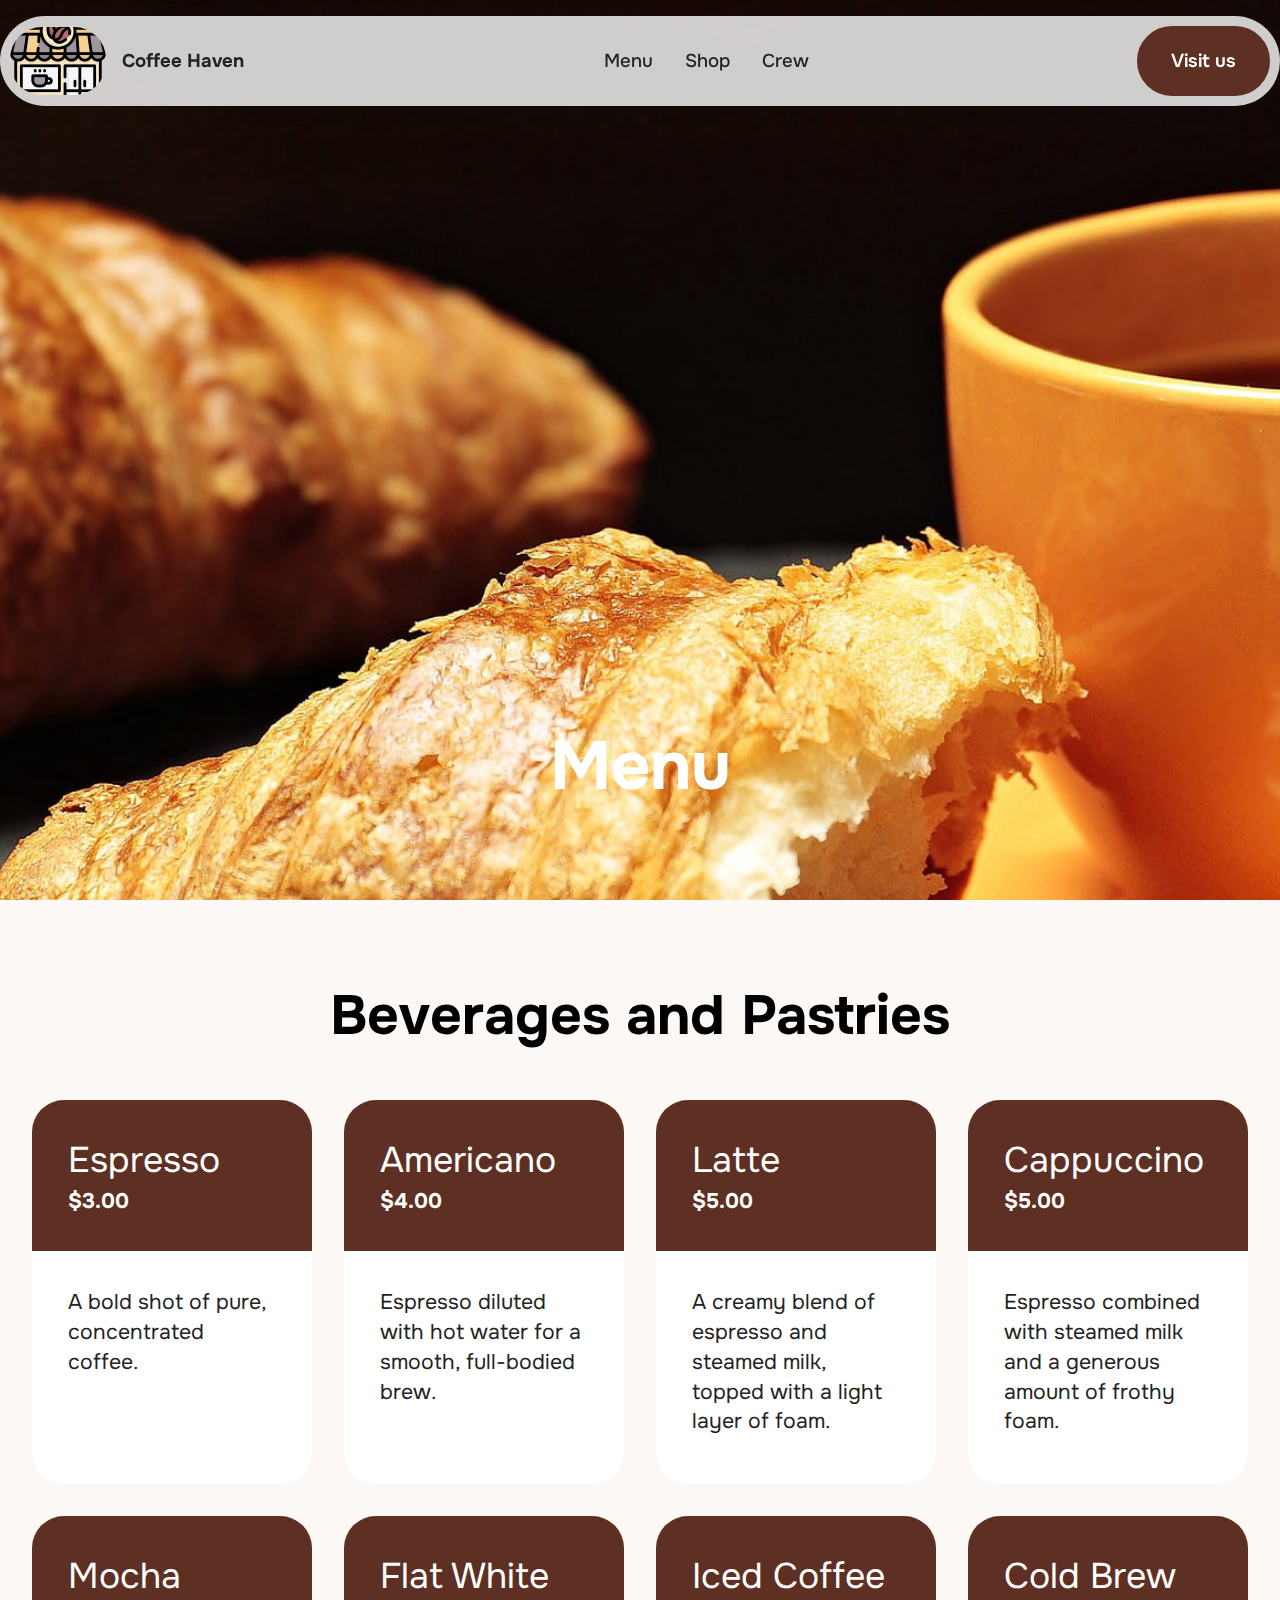
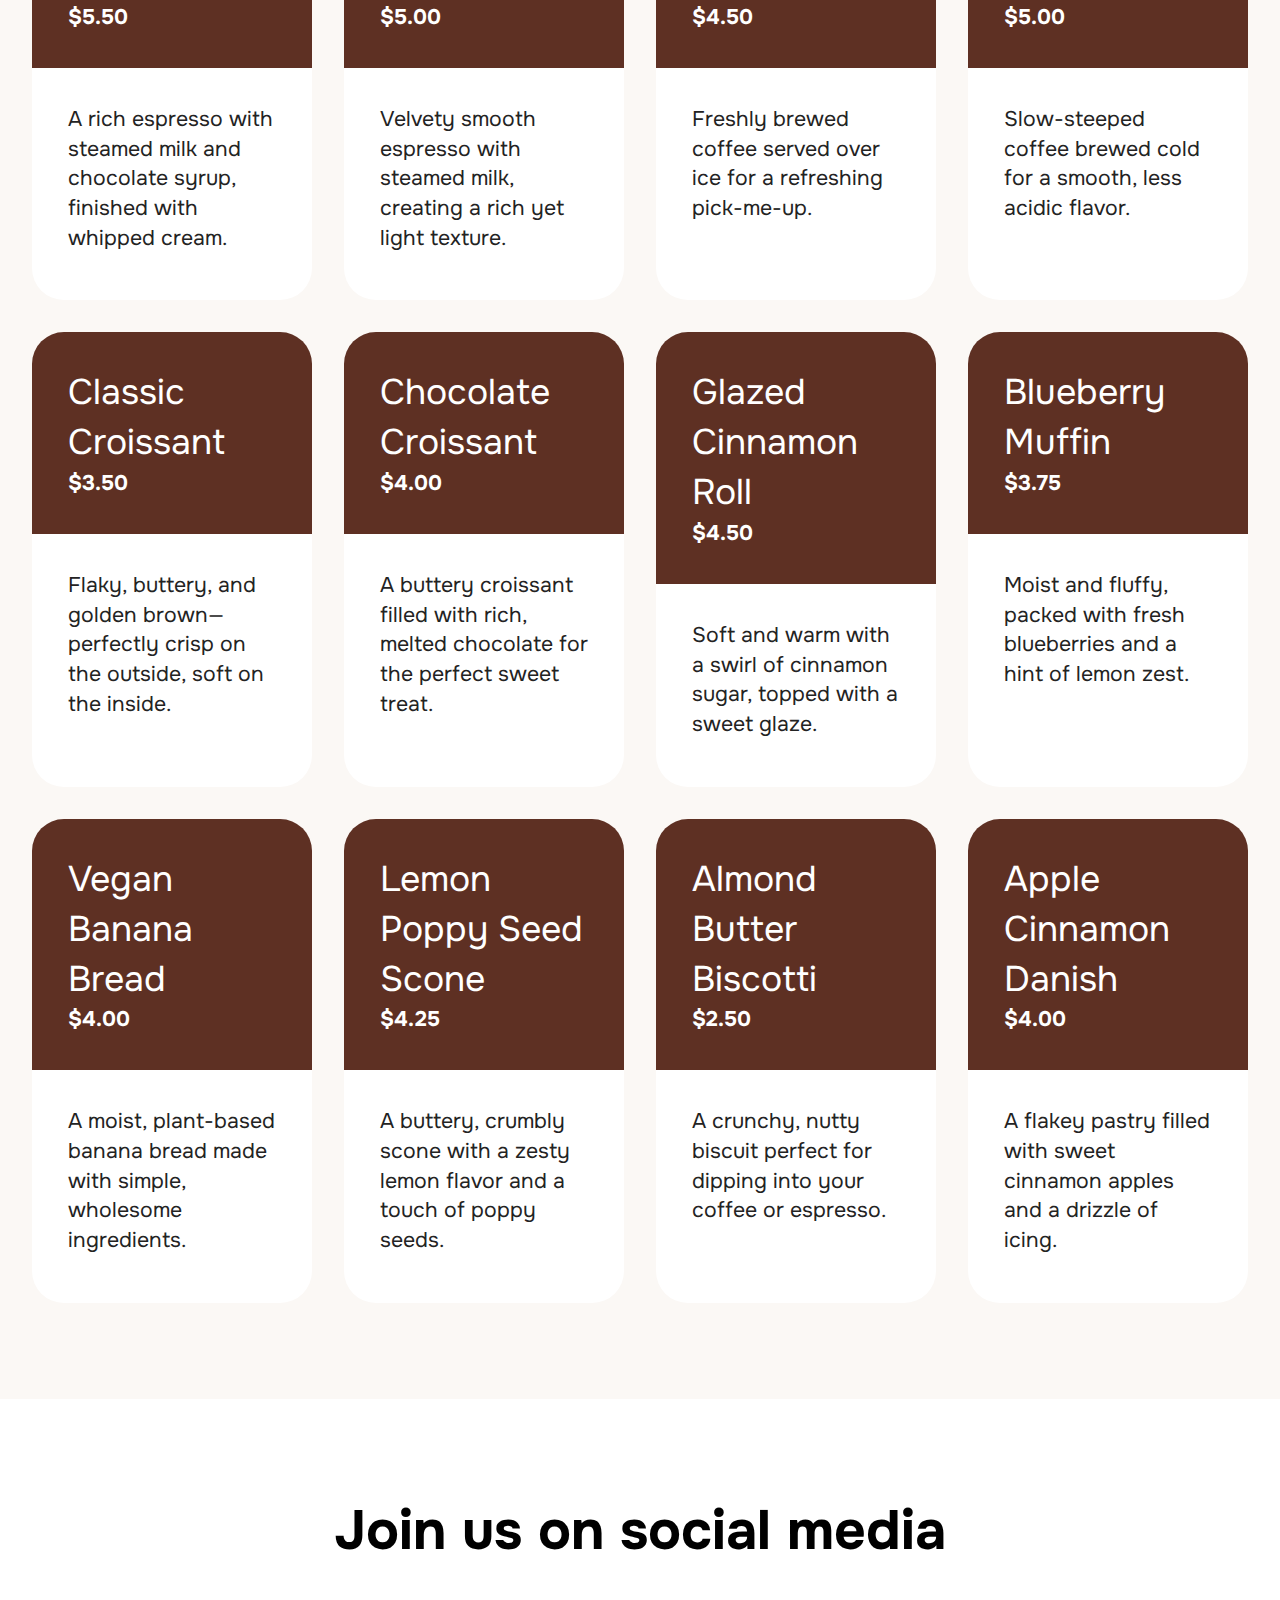
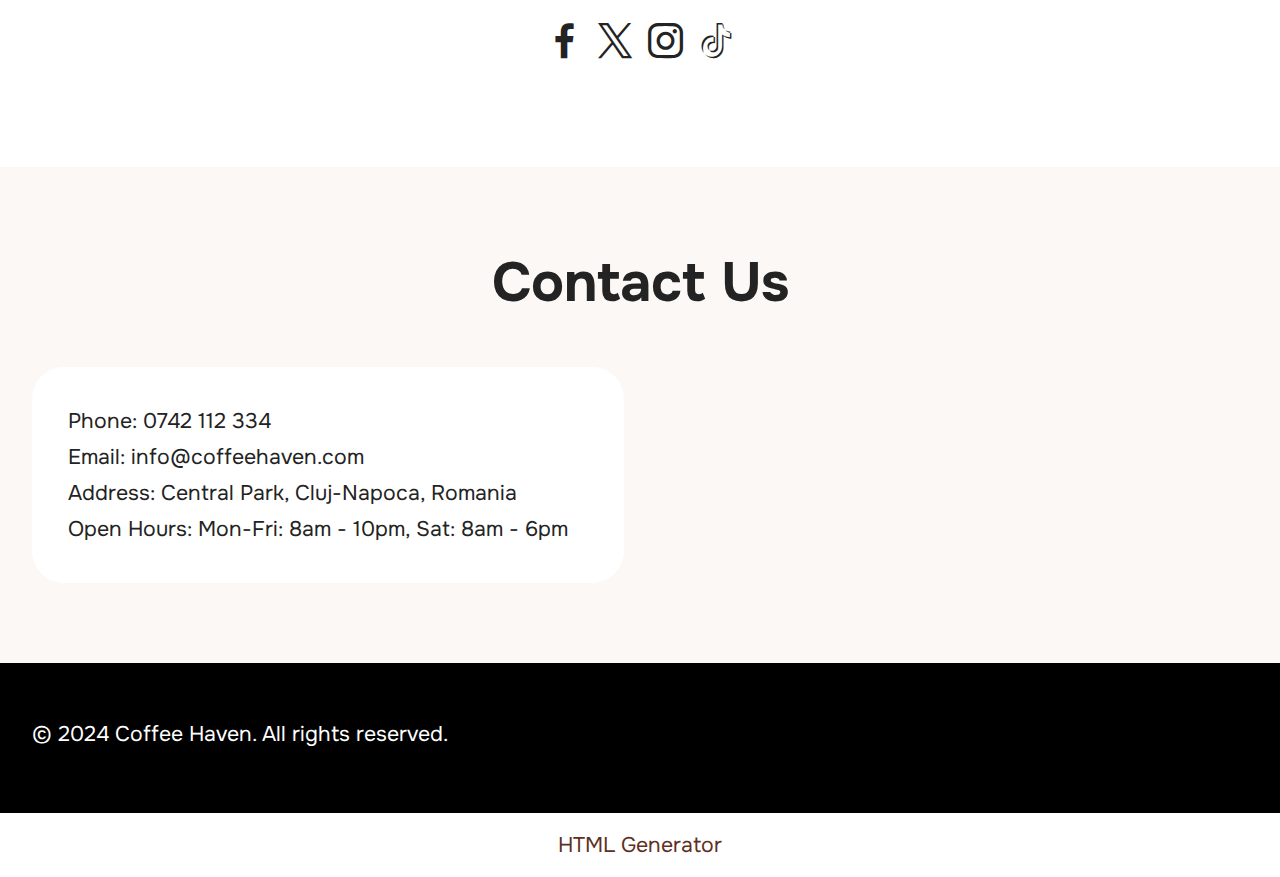
==== commit 12062c2d: "create github pages" ====
--- a/menu.html
+++ b/menu.html
@@ -21,7 +21,7 @@
   <link rel="stylesheet" href="assets/theme/css/style.css">
   <link rel="preload" href="https://fonts.googleapis.com/css2?family=Onest:wght@400;700&display=swap&display=swap" as="style" onload="this.onload=null;this.rel='stylesheet'">
   <noscript><link rel="stylesheet" href="https://fonts.googleapis.com/css2?family=Onest:wght@400;700&display=swap&display=swap"></noscript>
-  <link rel="preload" as="style" href="assets/mobirise/css/mbr-additional.css?v=0e2q5F"><link rel="stylesheet" href="assets/mobirise/css/mbr-additional.css?v=0e2q5F" type="text/css">
+  <link rel="preload" as="style" href="assets/mobirise/css/mbr-additional.css?v=gnQGaB"><link rel="stylesheet" href="assets/mobirise/css/mbr-additional.css?v=gnQGaB" type="text/css">
 
   
   
@@ -40,7 +40,7 @@
 						<img src="assets/images/icon-192x192.png" alt="logo" style="height: 4.3rem;">
 					
 				</span>
-				<span class="navbar-caption-wrap"><a class="navbar-caption text-black display-4" href="https://mobiri.se">Coffee Haven</a></span>
+				<span class="navbar-caption-wrap"><a class="navbar-caption text-black text-primary display-4">Coffee Haven</a></span>
 			</div>
 			<button class="navbar-toggler" type="button" data-toggle="collapse" data-bs-toggle="collapse" data-target="#navbarSupportedContent" data-bs-target="#navbarSupportedContent" aria-controls="navbarNavAltMarkup" aria-expanded="false" aria-label="Toggle navigation">
 				<div class="hamburger">
@@ -378,7 +378,7 @@
                 </div>
             </div>
             <div class="map-wrapper col-md-12 col-lg-6">
-                <div class="google-map"><iframe frameborder="0" style="border:0" src="https://www.google.com/maps/embed/v1/place?key=AIzaSyB7QWkvlxV39ZsyKvhZRjPGVqlJFvxxNkw&amp;q=Parcul Central, Cluj-Napoca" allowfullscreen=""></iframe></div>
+                <div class="google-map"><iframe frameborder="0" style="border:0" src="https://www.google.com/maps/embed/v1/place?key=AIzaSyAtXm0x23nRCgazjDV2Kl3GTHRP411ougQ&amp;q=Parcul Central, Cluj-Napoca" allowfullscreen=""></iframe></div>
             </div>
         </div>
     </div>
@@ -398,7 +398,7 @@
             
         </div>
     </div>
-</section><section class="display-7" style="padding: 0;align-items: center;justify-content: center;flex-wrap: wrap;    align-content: center;display: flex;position: relative;height: 4rem;"><a href="https://mobiri.se/3589180" style="flex: 1 1;height: 4rem;position: absolute;width: 100%;z-index: 1;"><img alt="" style="height: 4rem;" src="[data-uri]"></a><p style="margin: 0;text-align: center;" class="display-7">&#8204;</p><a style="z-index:1" href="https://mobirise.com/drag-drop-website-builder.html">Drag and Drop Website Builder</a></section><script src="assets/bootstrap/js/bootstrap.bundle.min.js"></script>  <script src="assets/parallax/jarallax.js"></script>  <script src="assets/smoothscroll/smooth-scroll.js"></script>  <script src="assets/ytplayer/index.js"></script>  <script src="assets/dropdown/js/navbar-dropdown.js"></script>  <script src="assets/theme/js/script.js"></script>  
+</section><section class="display-7" style="padding: 0;align-items: center;justify-content: center;flex-wrap: wrap;    align-content: center;display: flex;position: relative;height: 4rem;"><a href="https://mobiri.se/3589180" style="flex: 1 1;height: 4rem;position: absolute;width: 100%;z-index: 1;"><img alt="" style="height: 4rem;" src="[data-uri]"></a><p style="margin: 0;text-align: center;" class="display-7">&#8204;</p><a style="z-index:1" href="https://mobirise.com/html-builder.html">HTML Generator</a></section><script src="assets/bootstrap/js/bootstrap.bundle.min.js"></script>  <script src="assets/parallax/jarallax.js"></script>  <script src="assets/smoothscroll/smooth-scroll.js"></script>  <script src="assets/ytplayer/index.js"></script>  <script src="assets/dropdown/js/navbar-dropdown.js"></script>  <script src="assets/theme/js/script.js"></script>  
   
   
 </body>
--- a/assets/dropdown/css/style.css
+++ b/assets/dropdown/css/style.css
@@ -0,0 +1,265 @@
+.navbar-dropdown {
+  left: 0;
+  padding: 0;
+  position: absolute;
+  right: 0;
+  top: 0;
+  transition: all 0.45s ease;
+  z-index: 1030;
+  background: #282828; }
+  .navbar-dropdown .navbar-logo {
+    margin-right: 0.8rem;
+    transition: margin 0.3s ease-in-out;
+    vertical-align: middle; }
+    .navbar-dropdown .navbar-logo img {
+      height: 3.125rem;
+      transition: all 0.3s ease-in-out; }
+    .navbar-dropdown .navbar-logo.mbr-iconfont {
+      font-size: 3.125rem;
+      line-height: 3.125rem; }
+  .navbar-dropdown .navbar-caption {
+    font-weight: 700;
+    white-space: normal;
+    vertical-align: -4px;
+    line-height: 3.125rem !important; }
+    .navbar-dropdown .navbar-caption, .navbar-dropdown .navbar-caption:hover {
+      color: inherit;
+      text-decoration: none; }
+  .navbar-dropdown .mbr-iconfont + .navbar-caption {
+    vertical-align: -1px; }
+  .navbar-dropdown.navbar-fixed-top {
+    position: fixed; }
+  .navbar-dropdown .navbar-brand span {
+    vertical-align: -4px; }
+  .navbar-dropdown.bg-color.transparent {
+    background: none; }
+  .navbar-dropdown.navbar-short .navbar-brand {
+    padding: 0.625rem 0; }
+    .navbar-dropdown.navbar-short .navbar-brand span {
+      vertical-align: -1px; }
+  .navbar-dropdown.navbar-short .navbar-caption {
+    line-height: 2.375rem !important;
+    vertical-align: -2px; }
+  .navbar-dropdown.navbar-short .navbar-logo {
+    margin-right: 0.5rem; }
+    .navbar-dropdown.navbar-short .navbar-logo img {
+      height: 2.375rem; }
+    .navbar-dropdown.navbar-short .navbar-logo.mbr-iconfont {
+      font-size: 2.375rem;
+      line-height: 2.375rem; }
+  .navbar-dropdown.navbar-short .mbr-table-cell {
+    height: 3.625rem; }
+  .navbar-dropdown .navbar-close {
+    left: 0.6875rem;
+    position: fixed;
+    top: 0.75rem;
+    z-index: 1000; }
+  .navbar-dropdown .hamburger-icon {
+    content: "";
+    display: inline-block;
+    vertical-align: middle;
+    width: 16px;
+    -webkit-box-shadow: 0 -6px 0 1px #282828,0 0 0 1px #282828,0 6px 0 1px #282828;
+    -moz-box-shadow: 0 -6px 0 1px #282828,0 0 0 1px #282828,0 6px 0 1px #282828;
+    box-shadow: 0 -6px 0 1px #282828,0 0 0 1px #282828,0 6px 0 1px #282828; }
+
+.dropdown-menu .dropdown-toggle[data-toggle="dropdown-submenu"]::after {
+  border-bottom: 0.35em solid transparent;
+  border-left: 0.35em solid;
+  border-right: 0;
+  border-top: 0.35em solid transparent;
+  margin-left: 0.3rem; }
+
+.dropdown-menu .dropdown-item:focus {
+  outline: 0; }
+
+.nav-dropdown {
+  font-size: 0.75rem;
+  font-weight: 500;
+  height: auto !important; }
+  .nav-dropdown .nav-btn {
+    padding-left: 1rem; }
+  .nav-dropdown .link {
+    margin: .667em 1.667em;
+    font-weight: 500;
+    padding: 0;
+    transition: color .2s ease-in-out; }
+    .nav-dropdown .link.dropdown-toggle {
+      margin-right: 2.583em; }
+      .nav-dropdown .link.dropdown-toggle::after {
+        margin-left: .25rem;
+        border-top: 0.35em solid;
+        border-right: 0.35em solid transparent;
+        border-left: 0.35em solid transparent;
+        border-bottom: 0; }
+      .nav-dropdown .link.dropdown-toggle[aria-expanded="true"] {
+        margin: 0;
+        padding: 0.667em 3.263em  0.667em 1.667em; }
+  .nav-dropdown .link::after,
+  .nav-dropdown .dropdown-item::after {
+    color: inherit; }
+  .nav-dropdown .btn {
+    font-size: 0.75rem;
+    font-weight: 700;
+    letter-spacing: 0;
+    margin-bottom: 0;
+    padding-left: 1.25rem;
+    padding-right: 1.25rem; }
+  .nav-dropdown .dropdown-menu {
+    border-radius: 0;
+    border: 0;
+    left: 0;
+    margin: 0;
+    padding-bottom: 1.25rem;
+    padding-top: 1.25rem;
+    position: relative; }
+  .nav-dropdown .dropdown-submenu {
+    margin-left: 0.125rem;
+    top: 0; }
+  .nav-dropdown .dropdown-item {
+    font-weight: 500;
+    line-height: 2;
+    padding: 0.3846em 4.615em 0.3846em 1.5385em;
+    position: relative;
+    transition: color .2s ease-in-out, background-color .2s ease-in-out; }
+    .nav-dropdown .dropdown-item::after {
+      margin-top: -0.3077em;
+      position: absolute;
+      right: 1.1538em;
+      top: 50%; }
+    .nav-dropdown .dropdown-item:focus, .nav-dropdown .dropdown-item:hover {
+      background: none; }
+
+@media (max-width: 767px) {
+  .nav-dropdown.navbar-toggleable-sm {
+    bottom: 0;
+    display: none;
+    left: 0;
+    overflow-x: hidden;
+    position: fixed;
+    top: 0;
+    transform: translateX(-100%);
+    -ms-transform: translateX(-100%);
+    -webkit-transform: translateX(-100%);
+    width: 18.75rem;
+    z-index: 999; } }
+.nav-dropdown.navbar-toggleable-xl {
+  bottom: 0;
+  display: none;
+  left: 0;
+  overflow-x: hidden;
+  position: fixed;
+  top: 0;
+  transform: translateX(-100%);
+  -ms-transform: translateX(-100%);
+  -webkit-transform: translateX(-100%);
+  width: 18.75rem;
+  z-index: 999; }
+
+.nav-dropdown-sm {
+  display: block !important;
+  overflow-x: hidden;
+  overflow: auto;
+  padding-top: 3.875rem; }
+  .nav-dropdown-sm::after {
+    content: "";
+    display: block;
+    height: 3rem;
+    width: 100%; }
+  .nav-dropdown-sm.collapse.in ~ .navbar-close {
+    display: block !important; }
+  .nav-dropdown-sm.collapsing, .nav-dropdown-sm.collapse.in {
+    transform: translateX(0);
+    -ms-transform: translateX(0);
+    -webkit-transform: translateX(0);
+    transition: all 0.25s ease-out;
+    -webkit-transition: all 0.25s ease-out;
+    background: #282828; }
+  .nav-dropdown-sm.collapsing[aria-expanded="false"] {
+    transform: translateX(-100%);
+    -ms-transform: translateX(-100%);
+    -webkit-transform: translateX(-100%); }
+  .nav-dropdown-sm .nav-item {
+    display: block;
+    margin-left: 0 !important;
+    padding-left: 0; }
+  .nav-dropdown-sm .link,
+  .nav-dropdown-sm .dropdown-item {
+    border-top: 1px dotted rgba(255, 255, 255, 0.1);
+    font-size: 0.8125rem;
+    line-height: 1.6;
+    margin: 0 !important;
+    padding: 0.875rem 2.4rem 0.875rem 1.5625rem !important;
+    position: relative;
+    white-space: normal; }
+    .nav-dropdown-sm .link:focus, .nav-dropdown-sm .link:hover,
+    .nav-dropdown-sm .dropdown-item:focus,
+    .nav-dropdown-sm .dropdown-item:hover {
+      background: rgba(0, 0, 0, 0.2) !important;
+      color: #c0a375; }
+  .nav-dropdown-sm .nav-btn {
+    position: relative;
+    padding: 1.5625rem 1.5625rem 0 1.5625rem; }
+    .nav-dropdown-sm .nav-btn::before {
+      border-top: 1px dotted rgba(255, 255, 255, 0.1);
+      content: "";
+      left: 0;
+      position: absolute;
+      top: 0;
+      width: 100%; }
+    .nav-dropdown-sm .nav-btn + .nav-btn {
+      padding-top: 0.625rem; }
+      .nav-dropdown-sm .nav-btn + .nav-btn::before {
+        display: none; }
+  .nav-dropdown-sm .btn {
+    padding: 0.625rem 0; }
+  .nav-dropdown-sm .dropdown-toggle[data-toggle="dropdown-submenu"]::after {
+    margin-left: .25rem;
+    border-top: 0.35em solid;
+    border-right: 0.35em solid transparent;
+    border-left: 0.35em solid transparent;
+    border-bottom: 0; }
+  .nav-dropdown-sm .dropdown-toggle[data-toggle="dropdown-submenu"][aria-expanded="true"]::after {
+    border-top: 0;
+    border-right: 0.35em solid transparent;
+    border-left: 0.35em solid transparent;
+    border-bottom: 0.35em solid; }
+  .nav-dropdown-sm .dropdown-menu {
+    margin: 0;
+    padding: 0;
+    position: relative;
+    top: 0;
+    left: 0;
+    width: 100%;
+    border: 0;
+    float: none;
+    border-radius: 0;
+    background: none; }
+  .nav-dropdown-sm .dropdown-submenu {
+    left: 100%;
+    margin-left: 0.125rem;
+    margin-top: -1.25rem;
+    top: 0; }
+
+.navbar-toggleable-sm .nav-dropdown .dropdown-menu {
+  position: absolute; }
+
+.navbar-toggleable-sm .nav-dropdown .dropdown-submenu {
+  left: 100%;
+  margin-left: 0.125rem;
+  margin-top: -1.25rem;
+  top: 0; }
+
+.navbar-toggleable-sm.opened .nav-dropdown .dropdown-menu {
+  position: relative; }
+
+.navbar-toggleable-sm.opened .nav-dropdown .dropdown-submenu {
+  left: 0;
+  margin-left: 00rem;
+  margin-top: 0rem;
+  top: 0; }
+
+.is-builder .nav-dropdown.collapsing {
+  transition: none !important; }
+
+
